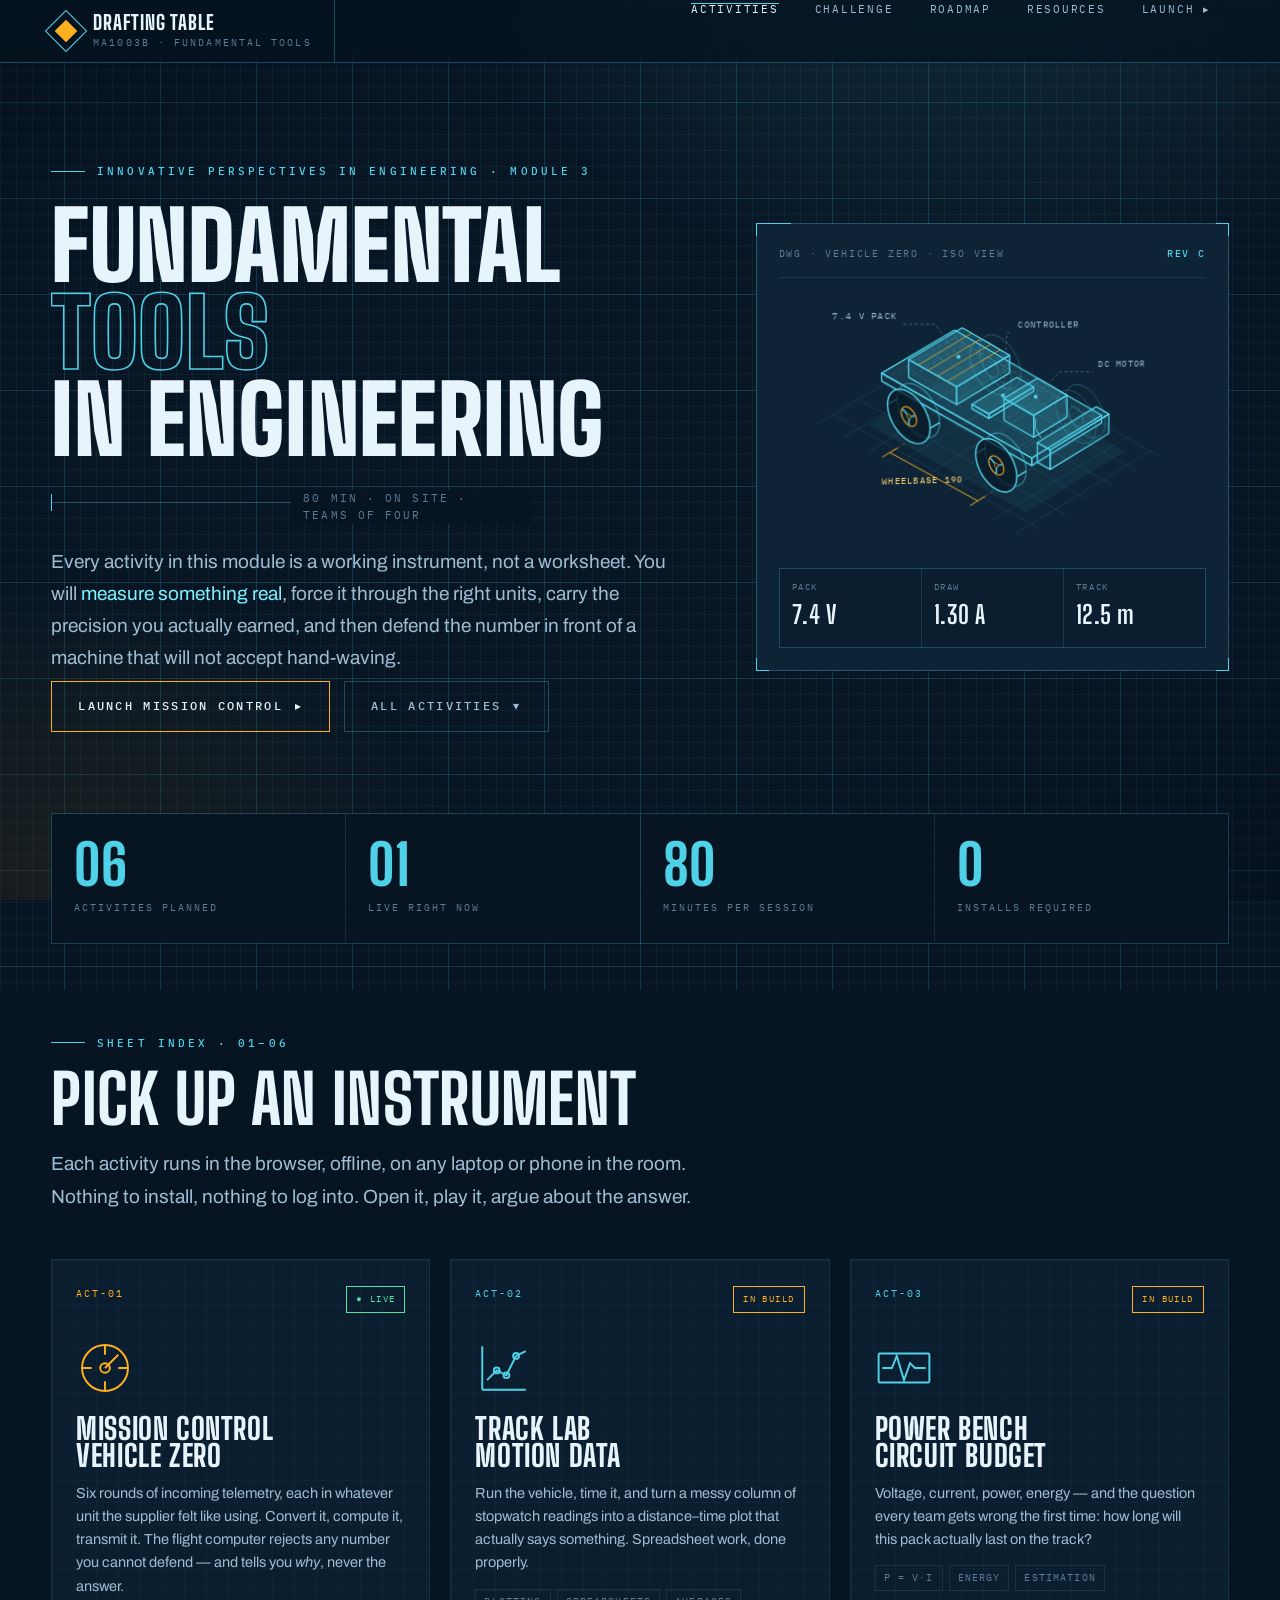
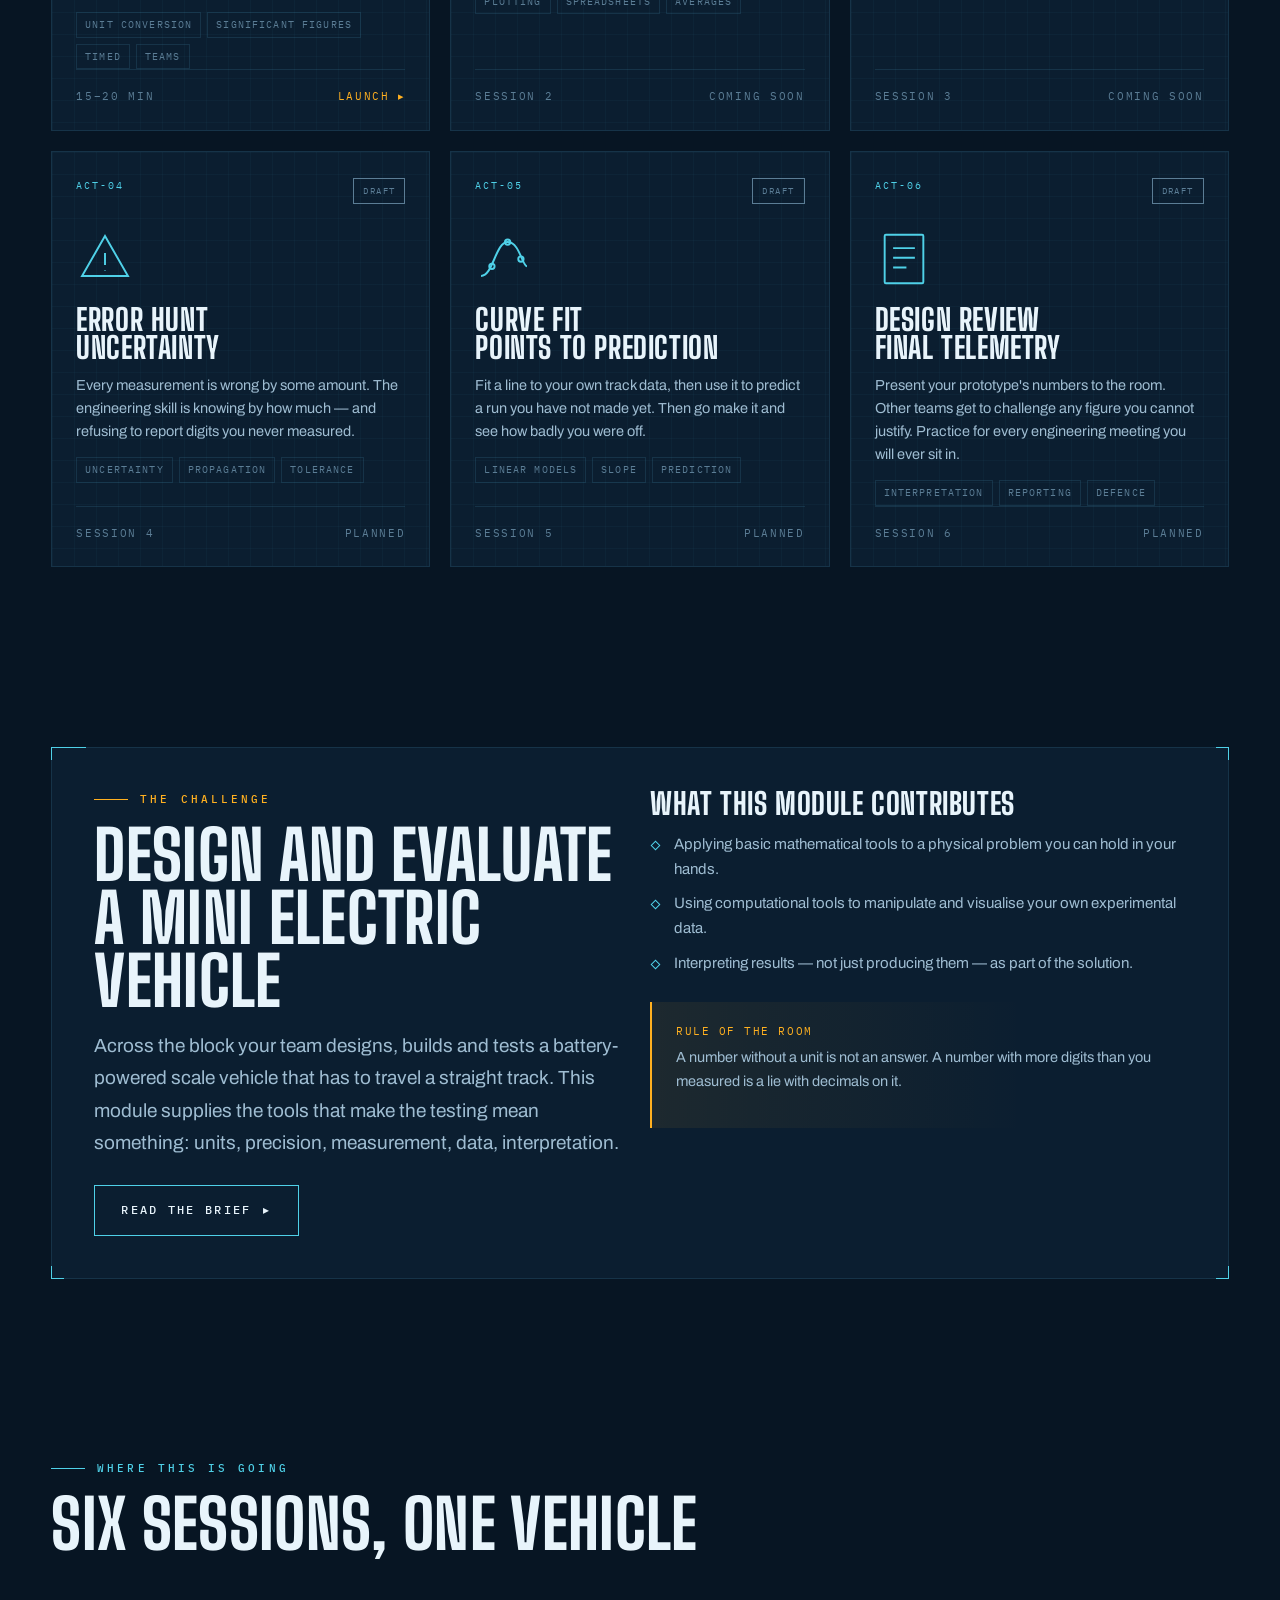
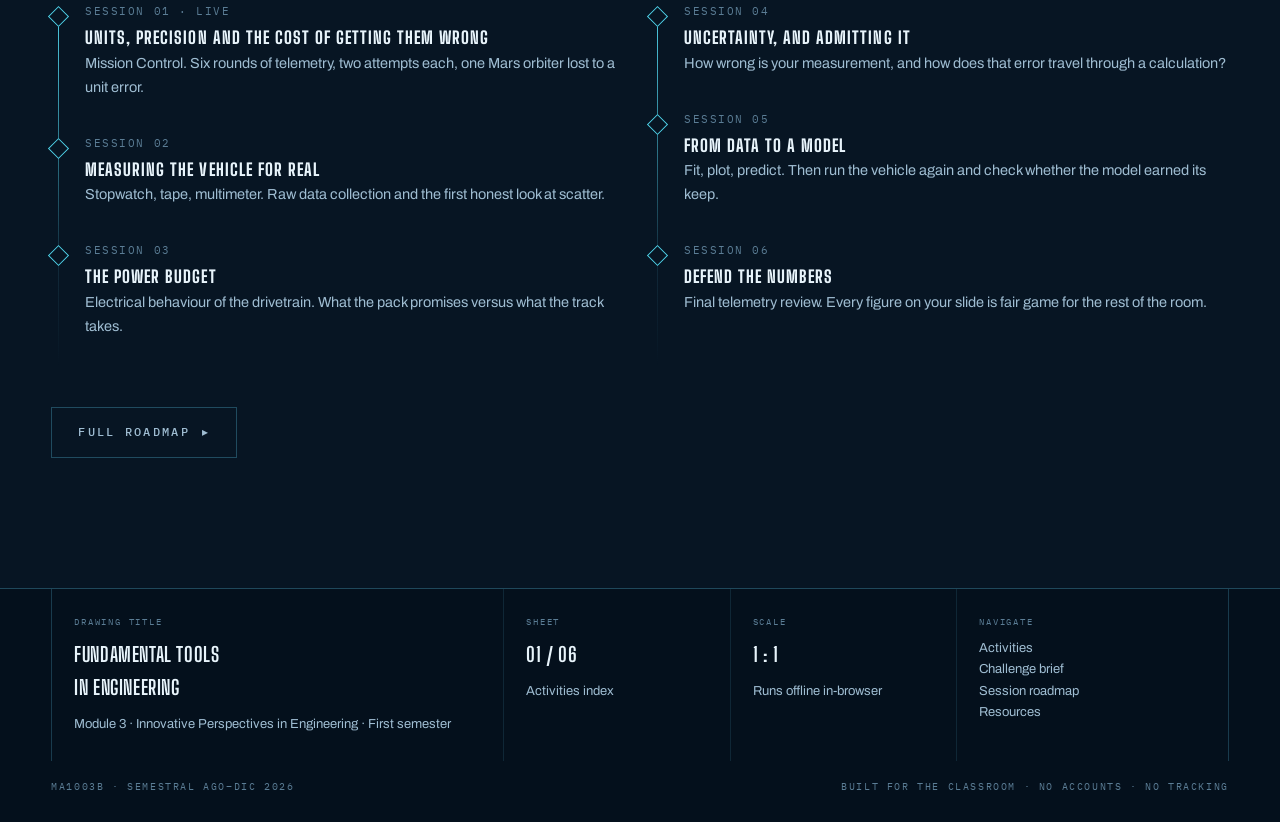
==== index.html @ 6fa2c26e "First version of the activity site" ====
<!DOCTYPE html>
<html lang="en">
<head>
<meta charset="utf-8">
<meta name="viewport" content="width=device-width, initial-scale=1">
<title>The Drafting Table — Fundamental Tools in Engineering</title>
<meta name="description" content="Interactive activities for the Fundamental Tools module of Innovative Perspectives in Engineering. Measure, convert, compute, defend your numbers.">
<meta name="theme-color" content="#071523">
<link rel="preconnect" href="https://fonts.googleapis.com">
<link rel="preconnect" href="https://fonts.gstatic.com" crossorigin>
<link rel="stylesheet" href="./assets/style.css">
<link rel="icon" href="data:image/svg+xml,%3Csvg xmlns='http://www.w3.org/2000/svg' viewBox='0 0 32 32'%3E%3Crect width='32' height='32' fill='%23071523'/%3E%3Crect x='7' y='7' width='18' height='18' fill='none' stroke='%234fd1e8' stroke-width='2' transform='rotate(45 16 16)'/%3E%3Crect x='13' y='13' width='6' height='6' fill='%23ffb020'/%3E%3C/svg%3E">
</head>
<body>

<div class="substrate" aria-hidden="true"></div>
<div class="grain" aria-hidden="true"></div>
<div class="sweep" aria-hidden="true"></div>
<div class="crosshair" aria-hidden="true"><span></span></div>

<!-- ===================== NAV ===================== -->
<nav class="nav">
  <div class="nav-in">
    <a class="brand" href="./index.html">
      <span class="brand-mark" aria-hidden="true"></span>
      <span class="brand-txt">
        <b>Drafting Table</b>
        <small>MA1003B · Fundamental Tools</small>
      </span>
    </a>
    <button class="nav-toggle" aria-expanded="false">[ MENU ]</button>
    <ul class="nav-links">
      <li><a href="./index.html" aria-current="page">Activities</a></li>
      <li><a href="./challenge.html">Challenge</a></li>
      <li><a href="./roadmap.html">Roadmap</a></li>
      <li><a href="./resources.html">Resources</a></li>
      <li><a href="./activities/mission-control/index.html">Launch ▸</a></li>
    </ul>
  </div>
</nav>

<main>

<!-- ===================== HERO ===================== -->
<section class="hero">
  <div class="shell">
    <div class="hero-grid">

      <div class="hero-copy">
        <div class="eyebrow fade-up">Innovative Perspectives in Engineering · Module 3</div>

        <h1>
          <span class="ln"><span>Fundamental</span></span>
          <span class="ln"><span class="outline">Tools</span></span>
          <span class="ln"><span>in Engineering</span></span>
        </h1>

        <div class="dimline" aria-hidden="true">
          <i></i><b></b><span>80 min · on site · teams of four</span>
        </div>

        <p class="lede fade-up d1">
          Every activity in this module is a working instrument, not a worksheet. You will
          <span class="hl">measure something real</span>, force it through the right units,
          carry the precision you actually earned, and then defend the number in front of
          a machine that will not accept hand-waving.
        </p>

        <div class="hero-actions fade-up d2">
          <a class="btn amber" href="./activities/mission-control/index.html">
            Launch Mission Control <span class="arw">▸</span>
          </a>
          <a class="btn ghost" href="#activities">
            All activities <span class="arw">▾</span>
          </a>
        </div>
      </div>

      <!-- ---------- schematic panel ---------- -->
      <div class="schematic">
        <span class="corner tl"></span><span class="corner tr"></span>
        <span class="corner bl"></span><span class="corner br"></span>

        <div class="schematic-head">
          <span>DWG · VEHICLE ZERO · ISO VIEW</span>
          <b>REV C</b>
        </div>

        <div class="iso-stage">
          <div class="iso-tilt">
            <div class="iso-float">
            <svg class="iso" viewBox="0 0 470 290" role="img" aria-label="Isometric wireframe of Vehicle Zero: deck, battery pack, controller, motor and four wheels">
              <g class="i-ground" stroke="#4fd1e8" stroke-width=".7" fill="none" opacity=".16">
                <line x1="198.8" y1="58.8" x2="52.1" y2="143.5"/>
                <line x1="224.9" y1="73.9" x2="78.2" y2="158.6"/>
                <line x1="251.1" y1="88.9" x2="104.3" y2="173.7"/>
                <line x1="277.2" y1="104.0" x2="130.5" y2="188.8"/>
                <line x1="303.3" y1="119.1" x2="156.6" y2="203.8"/>
                <line x1="329.5" y1="134.2" x2="182.7" y2="218.9"/>
                <line x1="355.6" y1="149.3" x2="208.9" y2="234.0"/>
                <line x1="381.7" y1="164.4" x2="235.0" y2="249.1"/>
                <line x1="407.9" y1="179.5" x2="261.1" y2="264.2"/>
                <line x1="198.8" y1="58.8" x2="417.9" y2="185.3"/>
                <line x1="172.7" y1="73.9" x2="391.8" y2="200.4"/>
                <line x1="146.5" y1="88.9" x2="365.7" y2="215.5"/>
                <line x1="120.4" y1="104.0" x2="339.5" y2="230.5"/>
                <line x1="94.3" y1="119.1" x2="313.4" y2="245.6"/>
                <line x1="68.1" y1="134.2" x2="287.3" y2="260.7"/>
              </g>
              <g fill="#4fd1e8" opacity=".06">
                <polygon points="212.9,83.1 379.7,179.5 271.2,242.1 104.3,145.8"/>
              </g>
              <g class="i-far" stroke="#4fd1e8" fill="none" stroke-width="1" opacity=".3">
                <path d="M255.1 100.5 L255.0 97.8 L254.6 95.0 L254.0 92.0 L253.2 89.1 L252.1 86.1 L250.9 83.1 L249.4 80.2 L247.8 77.3 L246.0 74.6 L244.0 72.1 L242.0 69.6 L239.8 67.4 L237.6 65.5 L235.3 63.7 L233.0 62.2 L230.7 61.1 L228.4 60.2 L226.2 59.6 L224.0 59.3 L221.9 59.3 L220.0 59.6 L218.2 60.3 L216.6 61.2 L215.1 62.4 L213.8 64.0 L212.8 65.7 L212.0 67.8 L211.4 70.0 L211.0 72.4 L210.9 75.0 L211.0 77.8 L211.4 80.6 L212.0 83.5 L212.8 86.5 L213.8 89.5 L215.1 92.5 L216.6 95.4 L218.2 98.2 L220.0 100.9 L221.9 103.5 L224.0 105.9 L226.2 108.1 L228.4 110.1 L230.7 111.8 L233.0 113.3 L235.3 114.5 L237.6 115.4 L239.8 116.0 L242.0 116.3 L244.0 116.3 L246.0 115.9 L247.8 115.3 L249.4 114.4 L250.9 113.1 L252.1 111.6 L253.2 109.8 L254.0 107.8 L254.6 105.6 L255.0 103.1 L255.1 100.5 Z"/>
                <path d="M265.2 94.7 L265.0 92.0 L264.7 89.2 L264.1 86.2 L263.2 83.3 L262.2 80.3 L260.9 77.3 L259.5 74.4 L257.8 71.5 L256.0 68.8 L254.1 66.2 L252.0 63.8 L249.9 61.6 L247.6 59.7 L245.4 57.9 L243.0 56.4 L240.7 55.3 L238.4 54.3 L236.2 53.8 L234.0 53.5 L232.0 53.5 L230.0 53.8 L228.2 54.5 L226.6 55.4 L225.2 56.6 L223.9 58.2 L222.8 59.9 L222.0 61.9 L221.4 64.2 L221.0 66.6 L220.9 69.2 L221.0 72.0 L221.4 74.8 L222.0 77.7 L222.8 80.7 L223.9 83.7 L225.2 86.7 L226.6 89.6 L228.2 92.4 L230.0 95.1 L232.0 97.7 L234.0 100.1 L236.2 102.3 L238.4 104.3 L240.7 106.0 L243.0 107.5 L245.4 108.7 L247.6 109.6 L249.9 110.2 L252.0 110.5 L254.1 110.5 L256.0 110.1 L257.8 109.5 L259.5 108.6 L260.9 107.3 L262.2 105.8 L263.2 104.0 L264.1 102.0 L264.7 99.8 L265.0 97.3 L265.2 94.7 Z"/>
                <path d="M241.0 92.4 L240.9 91.4 L240.8 90.4 L240.6 89.3 L240.3 88.2 L239.9 87.2 L239.4 86.1 L238.9 85.0 L238.3 84.0 L237.7 83.0 L237.0 82.1 L236.2 81.3 L235.4 80.5 L234.6 79.7 L233.8 79.1 L233.0 78.6 L232.2 78.2 L231.3 77.8 L230.5 77.6 L229.8 77.5 L229.0 77.5 L228.3 77.6 L227.7 77.9 L227.1 78.2 L226.5 78.7 L226.1 79.2 L225.7 79.8 L225.4 80.6 L225.2 81.4 L225.1 82.3 L225.0 83.2 L225.1 84.2 L225.2 85.2 L225.4 86.3 L225.7 87.3 L226.1 88.4 L226.5 89.5 L227.1 90.5 L227.7 91.5 L228.3 92.5 L229.0 93.4 L229.8 94.3 L230.5 95.1 L231.3 95.8 L232.2 96.4 L233.0 97.0 L233.8 97.4 L234.6 97.7 L235.4 97.9 L236.2 98.0 L237.0 98.0 L237.7 97.9 L238.3 97.7 L238.9 97.3 L239.4 96.9 L239.9 96.4 L240.3 95.7 L240.6 95.0 L240.8 94.2 L240.9 93.3 L241.0 92.4 Z"/>
                <path d="M347.6 153.9 L347.5 151.2 L347.1 148.4 L346.5 145.4 L345.7 142.4 L344.6 139.5 L343.4 136.5 L341.9 133.6 L340.3 130.7 L338.5 128.0 L336.5 125.4 L334.5 123.0 L332.3 120.8 L330.1 118.8 L327.8 117.1 L325.5 115.6 L323.2 114.4 L320.9 113.5 L318.6 112.9 L316.5 112.7 L314.4 112.7 L312.5 113.0 L310.7 113.7 L309.0 114.6 L307.6 115.8 L306.3 117.3 L305.3 119.1 L304.4 121.1 L303.8 123.4 L303.5 125.8 L303.3 128.4 L303.5 131.1 L303.8 134.0 L304.4 136.9 L305.3 139.9 L306.3 142.9 L307.6 145.9 L309.0 148.8 L310.7 151.6 L312.5 154.3 L314.4 156.9 L316.5 159.3 L318.6 161.5 L320.9 163.5 L323.2 165.2 L325.5 166.7 L327.8 167.9 L330.1 168.8 L332.3 169.4 L334.5 169.7 L336.5 169.7 L338.5 169.3 L340.3 168.7 L341.9 167.7 L343.4 166.5 L344.6 165.0 L345.7 163.2 L346.5 161.2 L347.1 159.0 L347.5 156.5 L347.6 153.9 Z"/>
                <path d="M357.6 148.1 L357.5 145.4 L357.1 142.5 L356.5 139.6 L355.7 136.6 L354.7 133.7 L353.4 130.7 L351.9 127.8 L350.3 124.9 L348.5 122.2 L346.6 119.6 L344.5 117.2 L342.3 115.0 L340.1 113.0 L337.8 111.3 L335.5 109.8 L333.2 108.6 L330.9 107.7 L328.7 107.1 L326.5 106.8 L324.5 106.9 L322.5 107.2 L320.7 107.8 L319.1 108.8 L317.6 110.0 L316.4 111.5 L315.3 113.3 L314.5 115.3 L313.9 117.6 L313.5 120.0 L313.4 122.6 L313.5 125.3 L313.9 128.2 L314.5 131.1 L315.3 134.1 L316.4 137.1 L317.6 140.0 L319.1 143.0 L320.7 145.8 L322.5 148.5 L324.5 151.1 L326.5 153.5 L328.7 155.7 L330.9 157.7 L333.2 159.4 L335.5 160.9 L337.8 162.1 L340.1 163.0 L342.3 163.6 L344.5 163.9 L346.6 163.9 L348.5 163.5 L350.3 162.9 L351.9 161.9 L353.4 160.7 L354.7 159.2 L355.7 157.4 L356.5 155.4 L357.1 153.2 L357.5 150.7 L357.6 148.1 Z"/>
                <path d="M333.4 145.8 L333.4 144.8 L333.2 143.8 L333.0 142.7 L332.7 141.6 L332.4 140.6 L331.9 139.5 L331.4 138.4 L330.8 137.4 L330.1 136.4 L329.4 135.5 L328.7 134.6 L327.9 133.8 L327.1 133.1 L326.3 132.5 L325.5 132.0 L324.6 131.5 L323.8 131.2 L323.0 131.0 L322.2 130.9 L321.5 130.9 L320.8 131.0 L320.1 131.3 L319.5 131.6 L319.0 132.0 L318.6 132.6 L318.2 133.2 L317.9 134.0 L317.7 134.8 L317.5 135.6 L317.5 136.6 L317.5 137.6 L317.7 138.6 L317.9 139.6 L318.2 140.7 L318.6 141.8 L319.0 142.9 L319.5 143.9 L320.1 144.9 L320.8 145.9 L321.5 146.8 L322.2 147.7 L323.0 148.5 L323.8 149.2 L324.6 149.8 L325.5 150.4 L326.3 150.8 L327.1 151.1 L327.9 151.3 L328.7 151.4 L329.4 151.4 L330.1 151.3 L330.8 151.1 L331.4 150.7 L331.9 150.3 L332.4 149.7 L332.7 149.1 L333.0 148.4 L333.2 147.6 L333.4 146.7 L333.4 145.8 Z"/>
              </g>
              <g class="i-hidden" stroke="#5b7d95" stroke-width=".9" stroke-dasharray="4 4" fill="none" opacity=".45">
                <line x1="194.8" y1="56.4" x2="353.6" y2="148.1"/>
                <line x1="194.8" y1="56.4" x2="118.4" y2="100.5"/>
                <line x1="194.8" y1="56.4" x2="194.8" y2="48.3"/>
                <line x1="283.2" y1="122.6" x2="315.4" y2="141.2"/>
                <line x1="283.2" y1="122.6" x2="247.1" y2="143.5"/>
                <line x1="283.2" y1="122.6" x2="283.2" y2="99.4"/>
                <line x1="202.8" y1="64.6" x2="253.1" y2="93.6"/>
                <line x1="202.8" y1="64.6" x2="146.5" y2="97.1"/>
                <line x1="202.8" y1="64.6" x2="202.8" y2="46.0"/>
                <line x1="243.0" y1="82.0" x2="146.5" y2="137.7"/>
                <line x1="335.5" y1="135.4" x2="239.0" y2="191.1"/>
              </g>
              <g class="i-body">
                <polygon points="118.4,100.5 277.2,192.2 277.2,184.1 118.4,92.4" fill="#4fd1e8" fill-opacity=".05"/>
                <polygon points="353.6,148.1 277.2,192.2 277.2,184.1 353.6,140.0" fill="#4fd1e8" fill-opacity=".085"/>
                <polygon points="194.8,48.3 353.6,140.0 277.2,184.1 118.4,92.4"  fill="#4fd1e8" fill-opacity=".13"/>
                <polygon points="283.2,188.8 297.3,196.9 297.3,176.0 283.2,167.9" fill="#4fd1e8" fill-opacity=".065"/>
                <polygon points="361.6,159.7 297.3,196.9 297.3,176.0 361.6,138.8" fill="#4fd1e8" fill-opacity=".11"/>
                <polygon points="347.6,130.7 361.6,138.8 297.3,176.0 283.2,167.9"  fill="#4fd1e8" fill-opacity=".17"/>
                <polygon points="146.5,97.1 196.8,126.1 196.8,107.5 146.5,78.5" fill="#4fd1e8" fill-opacity=".085"/>
                <polygon points="253.1,93.6 196.8,126.1 196.8,107.5 253.1,75.0" fill="#4fd1e8" fill-opacity=".14"/>
                <polygon points="202.8,46.0 253.1,75.0 196.8,107.5 146.5,78.5"  fill="#4fd1e8" fill-opacity=".21"/>
                <polygon points="212.9,130.7 231.0,141.2 231.0,136.5 212.9,126.1" fill="#4fd1e8" fill-opacity=".065"/>
                <polygon points="279.2,113.3 231.0,141.2 231.0,136.5 279.2,108.7" fill="#4fd1e8" fill-opacity=".11"/>
                <polygon points="261.1,98.2 279.2,108.7 231.0,136.5 212.9,126.1"  fill="#4fd1e8" fill-opacity=".17"/>
                <polygon points="247.1,143.5 279.2,162.1 279.2,138.8 247.1,120.3" fill="#4fd1e8" fill-opacity=".085"/>
                <polygon points="315.4,141.2 279.2,162.1 279.2,138.8 315.4,118.0" fill="#4fd1e8" fill-opacity=".14"/>
                <polygon points="283.2,99.4 315.4,118.0 279.2,138.8 247.1,120.3"  fill="#4fd1e8" fill-opacity=".21"/>
              </g>
              <g class="i-edge draw" stroke="#4fd1e8" stroke-width="1.35" fill="none" stroke-linejoin="round">
                <polygon points="194.8,48.3 353.6,140.0 277.2,184.1 118.4,92.4"/>
                <polygon points="353.6,148.1 277.2,192.2 277.2,184.1 353.6,140.0"/>
                <polygon points="118.4,100.5 277.2,192.2 277.2,184.1 118.4,92.4"/>
                <polygon points="347.6,130.7 361.6,138.8 297.3,176.0 283.2,167.9"/>
                <polygon points="361.6,159.7 297.3,196.9 297.3,176.0 361.6,138.8"/>
                <polygon points="283.2,188.8 297.3,196.9 297.3,176.0 283.2,167.9"/>
                <polygon points="202.8,46.0 253.1,75.0 196.8,107.5 146.5,78.5"/>
                <polygon points="253.1,93.6 196.8,126.1 196.8,107.5 253.1,75.0"/>
                <polygon points="146.5,97.1 196.8,126.1 196.8,107.5 146.5,78.5"/>
                <polygon points="261.1,98.2 279.2,108.7 231.0,136.5 212.9,126.1"/>
                <polygon points="279.2,113.3 231.0,141.2 231.0,136.5 279.2,108.7"/>
                <polygon points="212.9,130.7 231.0,141.2 231.0,136.5 212.9,126.1"/>
                <polygon points="283.2,99.4 315.4,118.0 279.2,138.8 247.1,120.3"/>
                <polygon points="315.4,141.2 279.2,162.1 279.2,138.8 315.4,118.0"/>
                <polygon points="247.1,143.5 279.2,162.1 279.2,138.8 247.1,120.3"/>
              </g>
              <g class="i-rib" stroke="#ffb020" stroke-width="1" fill="none" opacity=".7">
                <line x1="212.9" y1="51.8" x2="156.6" y2="84.3"/>
                <line x1="222.9" y1="57.6" x2="166.7" y2="90.1"/>
                <line x1="233.0" y1="63.4" x2="176.7" y2="95.9"/>
                <line x1="243.0" y1="69.2" x2="186.8" y2="101.7"/>
              </g>
              <g class="i-edge" stroke="#4fd1e8" stroke-width="1.1" fill="none" opacity=".85">
                <line x1="281.2" y1="142.3" x2="281.2" y2="152.8"/>
                <line x1="281.2" y1="152.8" x2="287.3" y2="163.2"/>
              </g>
              <g class="i-wheel" stroke="#4fd1e8" fill="none" stroke-width="1.5">
                <line x1="134.5" y1="119.1" x2="124.4" y2="124.9"/>
                <line x1="178.7" y1="144.7" x2="168.7" y2="150.5"/>
                <path d="M178.7 144.7 L178.6 141.9 L178.2 139.1 L177.6 136.1 L176.8 133.2 L175.8 130.2 L174.5 127.2 L173.0 124.3 L171.4 121.5 L169.6 118.7 L167.7 116.2 L165.6 113.8 L163.4 111.5 L161.2 109.6 L158.9 107.8 L156.6 106.4 L154.3 105.2 L152.0 104.3 L149.8 103.7 L147.6 103.4 L145.5 103.4 L143.6 103.7 L141.8 104.4 L140.2 105.3 L138.7 106.5 L137.4 108.1 L136.4 109.8 L135.6 111.9 L135.0 114.1 L134.6 116.5 L134.5 119.1 L134.6 121.9 L135.0 124.7 L135.6 127.6 L136.4 130.6 L137.4 133.6 L138.7 136.6 L140.2 139.5 L141.8 142.3 L143.6 145.0 L145.5 147.6 L147.6 150.0 L149.8 152.2 L152.0 154.2 L154.3 155.9 L156.6 157.4 L158.9 158.6 L161.2 159.5 L163.4 160.1 L165.6 160.4 L167.7 160.4 L169.6 160.0 L171.4 159.4 L173.0 158.5 L174.5 157.2 L175.8 155.7 L176.8 153.9 L177.6 151.9 L178.2 149.7 L178.6 147.3 L178.7 144.7 Z" opacity=".45"/>
                <path d="M168.7 150.5 L168.5 147.7 L168.2 144.9 L167.6 141.9 L166.7 139.0 L165.7 136.0 L164.4 133.0 L163.0 130.1 L161.3 127.3 L159.5 124.5 L157.6 122.0 L155.5 119.6 L153.4 117.4 L151.1 115.4 L148.9 113.6 L146.5 112.2 L144.2 111.0 L142.0 110.1 L139.7 109.5 L137.6 109.2 L135.5 109.2 L133.6 109.5 L131.8 110.2 L130.1 111.1 L128.7 112.4 L127.4 113.9 L126.3 115.6 L125.5 117.7 L124.9 119.9 L124.6 122.3 L124.4 124.9 L124.6 127.7 L124.9 130.5 L125.5 133.4 L126.3 136.4 L127.4 139.4 L128.7 142.4 L130.1 145.3 L131.8 148.1 L133.6 150.8 L135.5 153.4 L137.6 155.8 L139.7 158.0 L142.0 160.0 L144.2 161.7 L146.5 163.2 L148.9 164.4 L151.1 165.3 L153.4 165.9 L155.5 166.2 L157.6 166.2 L159.5 165.9 L161.3 165.2 L163.0 164.3 L164.4 163.0 L165.7 161.5 L166.7 159.7 L167.6 157.7 L168.2 155.5 L168.5 153.1 L168.7 150.5 Z" fill="#071523" fill-opacity=".72"/>
                <path d="M154.5 142.3 L154.5 141.3 L154.3 140.3 L154.1 139.2 L153.8 138.1 L153.4 137.1 L153.0 136.0 L152.5 135.0 L151.9 133.9 L151.2 133.0 L150.5 132.0 L149.8 131.2 L149.0 130.4 L148.2 129.7 L147.4 129.0 L146.5 128.5 L145.7 128.1 L144.9 127.7 L144.1 127.5 L143.3 127.4 L142.6 127.4 L141.9 127.6 L141.2 127.8 L140.6 128.1 L140.1 128.6 L139.7 129.1 L139.3 129.8 L139.0 130.5 L138.8 131.3 L138.6 132.2 L138.6 133.1 L138.6 134.1 L138.8 135.1 L139.0 136.2 L139.3 137.2 L139.7 138.3 L140.1 139.4 L140.6 140.4 L141.2 141.4 L141.9 142.4 L142.6 143.4 L143.3 144.2 L144.1 145.0 L144.9 145.7 L145.7 146.4 L146.5 146.9 L147.4 147.3 L148.2 147.6 L149.0 147.9 L149.8 148.0 L150.5 147.9 L151.2 147.8 L151.9 147.6 L152.5 147.3 L153.0 146.8 L153.4 146.3 L153.8 145.6 L154.1 144.9 L154.3 144.1 L154.5 143.2 L154.5 142.3 Z" stroke="#ffb020" stroke-width="1.1"/>
                <path d="M148.5 138.8 L148.5 138.6 L148.5 138.3 L148.4 138.1 L148.4 137.8 L148.3 137.5 L148.2 137.3 L148.0 137.0 L147.9 136.8 L147.7 136.5 L147.5 136.3 L147.4 136.1 L147.2 135.9 L147.0 135.7 L146.8 135.5 L146.5 135.4 L146.3 135.3 L146.1 135.2 L145.9 135.1 L145.7 135.1 L145.6 135.1 L145.4 135.2 L145.2 135.2 L145.1 135.3 L144.9 135.4 L144.8 135.5 L144.7 135.7 L144.7 135.9 L144.6 136.1 L144.6 136.3 L144.6 136.5 L144.6 136.8 L144.6 137.0 L144.7 137.3 L144.7 137.6 L144.8 137.8 L144.9 138.1 L145.1 138.4 L145.2 138.6 L145.4 138.9 L145.6 139.1 L145.7 139.3 L145.9 139.5 L146.1 139.7 L146.3 139.9 L146.5 140.0 L146.8 140.1 L147.0 140.2 L147.2 140.2 L147.4 140.3 L147.5 140.3 L147.7 140.2 L147.9 140.2 L148.0 140.1 L148.2 140.0 L148.3 139.8 L148.4 139.7 L148.4 139.5 L148.5 139.3 L148.5 139.1 L148.5 138.8 Z" stroke="#ffb020" stroke-width="1"/>
                <line x1="148.5" y1="137.5" x2="153.1" y2="137.1"/>
                <line x1="144.6" y1="135.3" x2="140.0" y2="129.6"/>
                <line x1="146.5" y1="140.2" x2="146.5" y2="146.4"/>
                <line x1="227.0" y1="172.5" x2="216.9" y2="178.3"/>
                <line x1="271.2" y1="198.0" x2="261.1" y2="203.8"/>
                <path d="M271.2 198.0 L271.1 195.3 L270.7 192.5 L270.1 189.5 L269.3 186.6 L268.2 183.6 L267.0 180.6 L265.5 177.7 L263.9 174.8 L262.1 172.1 L260.1 169.5 L258.1 167.1 L255.9 164.9 L253.7 163.0 L251.4 161.2 L249.1 159.7 L246.8 158.5 L244.5 157.6 L242.2 157.0 L240.1 156.8 L238.0 156.8 L236.1 157.1 L234.3 157.8 L232.6 158.7 L231.2 159.9 L229.9 161.5 L228.9 163.2 L228.0 165.2 L227.4 167.5 L227.1 169.9 L227.0 172.5 L227.1 175.2 L227.4 178.1 L228.0 181.0 L228.9 184.0 L229.9 187.0 L231.2 190.0 L232.6 192.9 L234.3 195.7 L236.1 198.4 L238.0 201.0 L240.1 203.4 L242.2 205.6 L244.5 207.6 L246.8 209.3 L249.1 210.8 L251.4 212.0 L253.7 212.9 L255.9 213.5 L258.1 213.8 L260.1 213.8 L262.1 213.4 L263.9 212.8 L265.5 211.8 L267.0 210.6 L268.2 209.1 L269.3 207.3 L270.1 205.3 L270.7 203.1 L271.1 200.6 L271.2 198.0 Z" opacity=".45"/>
                <path d="M261.1 203.8 L261.0 201.1 L260.7 198.3 L260.1 195.3 L259.2 192.4 L258.2 189.4 L256.9 186.4 L255.5 183.5 L253.8 180.6 L252.0 177.9 L250.1 175.3 L248.0 172.9 L245.9 170.7 L243.6 168.8 L241.3 167.0 L239.0 165.5 L236.7 164.3 L234.4 163.4 L232.2 162.8 L230.0 162.6 L228.0 162.6 L226.0 162.9 L224.2 163.6 L222.6 164.5 L221.1 165.7 L219.9 167.3 L218.8 169.0 L218.0 171.0 L217.4 173.3 L217.0 175.7 L216.9 178.3 L217.0 181.0 L217.4 183.9 L218.0 186.8 L218.8 189.8 L219.9 192.8 L221.1 195.8 L222.6 198.7 L224.2 201.5 L226.0 204.2 L228.0 206.8 L230.0 209.2 L232.2 211.4 L234.4 213.4 L236.7 215.1 L239.0 216.6 L241.3 217.8 L243.6 218.7 L245.9 219.3 L248.0 219.6 L250.1 219.6 L252.0 219.2 L253.8 218.6 L255.5 217.7 L256.9 216.4 L258.2 214.9 L259.2 213.1 L260.1 211.1 L260.7 208.9 L261.0 206.4 L261.1 203.8 Z" fill="#071523" fill-opacity=".72"/>
                <path d="M247.0 195.7 L246.9 194.7 L246.8 193.7 L246.6 192.6 L246.3 191.5 L245.9 190.5 L245.5 189.4 L244.9 188.3 L244.3 187.3 L243.7 186.3 L243.0 185.4 L242.3 184.5 L241.5 183.8 L240.7 183.0 L239.9 182.4 L239.0 181.9 L238.2 181.5 L237.4 181.1 L236.6 180.9 L235.8 180.8 L235.0 180.8 L234.3 180.9 L233.7 181.2 L233.1 181.5 L232.6 182.0 L232.1 182.5 L231.7 183.1 L231.4 183.9 L231.2 184.7 L231.1 185.5 L231.1 186.5 L231.1 187.5 L231.2 188.5 L231.4 189.5 L231.7 190.6 L232.1 191.7 L232.6 192.8 L233.1 193.8 L233.7 194.8 L234.3 195.8 L235.0 196.7 L235.8 197.6 L236.6 198.4 L237.4 199.1 L238.2 199.7 L239.0 200.3 L239.9 200.7 L240.7 201.0 L241.5 201.2 L242.3 201.3 L243.0 201.3 L243.7 201.2 L244.3 201.0 L244.9 200.6 L245.5 200.2 L245.9 199.7 L246.3 199.0 L246.6 198.3 L246.8 197.5 L246.9 196.6 L247.0 195.7 Z" stroke="#ffb020" stroke-width="1.1"/>
                <path d="M241.0 192.2 L241.0 192.0 L241.0 191.7 L240.9 191.5 L240.8 191.2 L240.7 190.9 L240.6 190.7 L240.5 190.4 L240.4 190.1 L240.2 189.9 L240.0 189.7 L239.8 189.4 L239.6 189.2 L239.4 189.1 L239.2 188.9 L239.0 188.8 L238.8 188.7 L238.6 188.6 L238.4 188.5 L238.2 188.5 L238.0 188.5 L237.9 188.5 L237.7 188.6 L237.5 188.7 L237.4 188.8 L237.3 188.9 L237.2 189.1 L237.1 189.3 L237.1 189.5 L237.0 189.7 L237.0 189.9 L237.0 190.2 L237.1 190.4 L237.1 190.7 L237.2 191.0 L237.3 191.2 L237.4 191.5 L237.5 191.8 L237.7 192.0 L237.9 192.3 L238.0 192.5 L238.2 192.7 L238.4 192.9 L238.6 193.1 L238.8 193.2 L239.0 193.4 L239.2 193.5 L239.4 193.6 L239.6 193.6 L239.8 193.6 L240.0 193.6 L240.2 193.6 L240.4 193.6 L240.5 193.5 L240.6 193.4 L240.7 193.2 L240.8 193.1 L240.9 192.9 L241.0 192.7 L241.0 192.5 L241.0 192.2 Z" stroke="#ffb020" stroke-width="1"/>
                <line x1="240.9" y1="190.9" x2="245.5" y2="190.5"/>
                <line x1="237.1" y1="188.7" x2="232.5" y2="183.0"/>
                <line x1="239.0" y1="193.6" x2="239.0" y2="199.8"/>
              </g>
              <g class="i-dim draw" stroke="#ffb020" stroke-width="1" fill="none" opacity=".95">
                <line x1="126.4" y1="174.8" x2="218.9" y2="228.2"/>
                <line x1="134.5" y1="170.2" x2="118.4" y2="179.5"/>
                <line x1="227.0" y1="223.6" x2="210.9" y2="232.9"/>
              </g>
              <g stroke="#ffb020" stroke-width=".8" stroke-dasharray="3 3" fill="none" opacity=".45">
                <line x1="142.5" y1="165.5" x2="129.5" y2="173.1"/>
                <line x1="235.0" y1="218.9" x2="221.9" y2="226.5"/>
              </g>
              <text x="160.6" y="208.5" fill="#ffd074" font-family="IBM Plex Mono, monospace" font-size="9.5" letter-spacing="1.3" text-anchor="middle">WHEELBASE 190</text>
              <g class="i-lead" stroke="#5b7d95" stroke-width=".9" stroke-dasharray="3 3" fill="none" opacity=".8">
                <path d="M198.8 76.2 L174.4 42.2 L140.8 42.2"/>
                <path d="M246.1 117.4 L250.3 51.4 L256.1 51.4"/>
                <path d="M281.2 119.1 L307.2 93.1 L343.2 93.1"/>
              </g>
              <g fill="#4fd1e8">
                <circle cx="198.8" cy="76.2" r="2.1"/>
                <circle cx="246.1" cy="117.4" r="2.1"/>
                <circle cx="281.2" cy="119.1" r="2.1"/>
              </g>
              <text x="134.8" y="37.2" fill="#9fbdd2" font-family="IBM Plex Mono, monospace" font-size="9" letter-spacing="1.3" text-anchor="end">7.4 V PACK</text>
              <text x="262.1" y="46.4" fill="#9fbdd2" font-family="IBM Plex Mono, monospace" font-size="9" letter-spacing="1.3" text-anchor="start">CONTROLLER</text>
              <text x="349.2" y="88.1" fill="#9fbdd2" font-family="IBM Plex Mono, monospace" font-size="9" letter-spacing="1.3" text-anchor="start">DC MOTOR</text>
            </svg>
            </div>
          </div>
        </div>

        <div class="schematic-foot">
          <div><span>Pack</span><strong>7.4 V</strong></div>
          <div><span>Draw</span><strong>1.30 A</strong></div>
          <div><span>Track</span><strong>12.5 m</strong></div>
        </div>
      </div>

    </div>
  </div>
</section>

<!-- ===================== STAT STRIP ===================== -->
<section class="shell">
  <div class="strip rv">
    <div><strong>06</strong><span>Activities planned</span></div>
    <div><strong>01</strong><span>Live right now</span></div>
    <div><strong>80</strong><span>Minutes per session</span></div>
    <div><strong>0</strong><span>Installs required</span></div>
  </div>
</section>

<!-- ===================== ACTIVITIES ===================== -->
<section class="sec" id="activities">
  <div class="shell">
    <div class="sec-head rv">
      <div class="eyebrow">Sheet index · 01–06</div>
      <h2>Pick up an instrument</h2>
      <p class="lede">
        Each activity runs in the browser, offline, on any laptop or phone in the room.
        Nothing to install, nothing to log into. Open it, play it, argue about the answer.
      </p>
    </div>

    <div class="cards">

      <!-- ACT-01 : LIVE -->
      <a class="card amber rv" data-d="1" href="./activities/mission-control/index.html">
        <div class="card-top">
          <span class="card-id">ACT-01</span>
          <span class="badge live">● Live</span>
        </div>
        <svg class="card-icon" viewBox="0 0 48 48" fill="none" stroke="currentColor" stroke-width="1.6">
          <circle cx="24" cy="24" r="19"/>
          <circle cx="24" cy="24" r="4"/>
          <path d="M24 5v8M24 35v8M5 24h8M35 24h8"/>
          <path d="M24 24l11-11"/>
        </svg>
        <h3>Mission Control<br>Vehicle Zero</h3>
        <p>
          Six rounds of incoming telemetry, each in whatever unit the supplier felt like using.
          Convert it, compute it, transmit it. The flight computer rejects any number you
          cannot defend — and tells you <em>why</em>, never the answer.
        </p>
        <div class="tags">
          <span>Unit conversion</span><span>Significant figures</span><span>Timed</span><span>Teams</span>
        </div>
        <div class="card-foot">
          <span>15–20 min</span>
          <span class="card-go">Launch <span aria-hidden="true">▸</span></span>
        </div>
      </a>

      <!-- ACT-02 -->
      <div class="card locked rv" data-d="2">
        <div class="card-top">
          <span class="card-id">ACT-02</span>
          <span class="badge soon">In build</span>
        </div>
        <svg class="card-icon" viewBox="0 0 48 48" fill="none" stroke="currentColor" stroke-width="1.6">
          <path d="M6 42V6M6 42h36"/>
          <polyline points="10,34 18,26 26,30 34,14 42,10"/>
          <circle cx="18" cy="26" r="2.4"/><circle cx="26" cy="30" r="2.4"/><circle cx="34" cy="14" r="2.4"/>
        </svg>
        <h3>Track Lab<br>Motion Data</h3>
        <p>
          Run the vehicle, time it, and turn a messy column of stopwatch readings into a
          distance–time plot that actually says something. Spreadsheet work, done properly.
        </p>
        <div class="tags"><span>Plotting</span><span>Spreadsheets</span><span>Averages</span></div>
        <div class="card-foot"><span>Session 2</span><span>Coming soon</span></div>
      </div>

      <!-- ACT-03 -->
      <div class="card locked rv" data-d="3">
        <div class="card-top">
          <span class="card-id">ACT-03</span>
          <span class="badge soon">In build</span>
        </div>
        <svg class="card-icon" viewBox="0 0 48 48" fill="none" stroke="currentColor" stroke-width="1.6">
          <path d="M6 24h8l4-10 6 20 5-14 4 4h9"/>
          <rect x="3" y="12" width="42" height="24" rx="1"/>
        </svg>
        <h3>Power Bench<br>Circuit Budget</h3>
        <p>
          Voltage, current, power, energy — and the question every team gets wrong the first
          time: how long will this pack actually last on the track?
        </p>
        <div class="tags"><span>P = V·I</span><span>Energy</span><span>Estimation</span></div>
        <div class="card-foot"><span>Session 3</span><span>Coming soon</span></div>
      </div>

      <!-- ACT-04 -->
      <div class="card locked rv" data-d="4">
        <div class="card-top">
          <span class="card-id">ACT-04</span>
          <span class="badge draft">Draft</span>
        </div>
        <svg class="card-icon" viewBox="0 0 48 48" fill="none" stroke="currentColor" stroke-width="1.6">
          <path d="M24 5l19 33H5z"/>
          <path d="M24 19v10M24 33v.5"/>
        </svg>
        <h3>Error Hunt<br>Uncertainty</h3>
        <p>
          Every measurement is wrong by some amount. The engineering skill is knowing by how
          much — and refusing to report digits you never measured.
        </p>
        <div class="tags"><span>Uncertainty</span><span>Propagation</span><span>Tolerance</span></div>
        <div class="card-foot"><span>Session 4</span><span>Planned</span></div>
      </div>

      <!-- ACT-05 -->
      <div class="card locked rv" data-d="5">
        <div class="card-top">
          <span class="card-id">ACT-05</span>
          <span class="badge draft">Draft</span>
        </div>
        <svg class="card-icon" viewBox="0 0 48 48" fill="none" stroke="currentColor" stroke-width="1.6">
          <path d="M5 38C15 38 17 10 27 10s12 20 16 20"/>
          <circle cx="14" cy="30" r="2.2"/><circle cx="27" cy="10" r="2.2"/><circle cx="38" cy="24" r="2.2"/>
        </svg>
        <h3>Curve Fit<br>Points to Prediction</h3>
        <p>
          Fit a line to your own track data, then use it to predict a run you have not made
          yet. Then go make it and see how badly you were off.
        </p>
        <div class="tags"><span>Linear models</span><span>Slope</span><span>Prediction</span></div>
        <div class="card-foot"><span>Session 5</span><span>Planned</span></div>
      </div>

      <!-- ACT-06 -->
      <div class="card locked rv" data-d="6">
        <div class="card-top">
          <span class="card-id">ACT-06</span>
          <span class="badge draft">Draft</span>
        </div>
        <svg class="card-icon" viewBox="0 0 48 48" fill="none" stroke="currentColor" stroke-width="1.6">
          <rect x="8" y="4" width="32" height="40" rx="1"/>
          <path d="M15 15h18M15 23h18M15 31h11"/>
        </svg>
        <h3>Design Review<br>Final Telemetry</h3>
        <p>
          Present your prototype's numbers to the room. Other teams get to challenge any
          figure you cannot justify. Practice for every engineering meeting you will ever sit in.
        </p>
        <div class="tags"><span>Interpretation</span><span>Reporting</span><span>Defence</span></div>
        <div class="card-foot"><span>Session 6</span><span>Planned</span></div>
      </div>

    </div>
  </div>
</section>

<!-- ===================== CHALLENGE TEASER ===================== -->
<section class="sec">
  <div class="shell">
    <div class="panel rv">
      <span class="corner tl"></span><span class="corner tr"></span>
      <span class="corner bl"></span><span class="corner br"></span>
      <div class="two-col">
        <div>
          <div class="eyebrow amber">The challenge</div>
          <h2 style="margin:16px 0 18px">Design and evaluate<br>a mini electric vehicle</h2>
          <p class="lede">
            Across the block your team designs, builds and tests a battery-powered scale vehicle
            that has to travel a straight track. This module supplies the tools that make the
            testing mean something: units, precision, measurement, data, interpretation.
          </p>
          <div class="hero-actions" style="margin-top:26px">
            <a class="btn" href="./challenge.html">Read the brief <span class="arw">▸</span></a>
          </div>
        </div>
        <div class="prose">
          <h3>What this module contributes</h3>
          <ul>
            <li>Applying basic mathematical tools to a physical problem you can hold in your hands.</li>
            <li>Using computational tools to manipulate and visualise your own experimental data.</li>
            <li>Interpreting results — not just producing them — as part of the solution.</li>
          </ul>
          <div class="callout">
            <div class="tiny">Rule of the room</div>
            <p>A number without a unit is not an answer. A number with more digits than you measured is a lie with decimals on it.</p>
          </div>
        </div>
      </div>
    </div>
  </div>
</section>

<!-- ===================== ROADMAP PREVIEW ===================== -->
<section class="sec">
  <div class="shell">
    <div class="sec-head rv">
      <div class="eyebrow">Where this is going</div>
      <h2>Six sessions, one vehicle</h2>
    </div>
    <div class="two-col">
      <div class="tl rv">
        <div class="tl-item">
          <div class="tiny">Session 01 · Live</div>
          <h4>Units, precision and the cost of getting them wrong</h4>
          <p>Mission Control. Six rounds of telemetry, two attempts each, one Mars orbiter lost to a unit error.</p>
        </div>
        <div class="tl-item">
          <div class="tiny">Session 02</div>
          <h4>Measuring the vehicle for real</h4>
          <p>Stopwatch, tape, multimeter. Raw data collection and the first honest look at scatter.</p>
        </div>
        <div class="tl-item">
          <div class="tiny">Session 03</div>
          <h4>The power budget</h4>
          <p>Electrical behaviour of the drivetrain. What the pack promises versus what the track takes.</p>
        </div>
      </div>
      <div class="tl rv" data-d="2">
        <div class="tl-item">
          <div class="tiny">Session 04</div>
          <h4>Uncertainty, and admitting it</h4>
          <p>How wrong is your measurement, and how does that error travel through a calculation?</p>
        </div>
        <div class="tl-item">
          <div class="tiny">Session 05</div>
          <h4>From data to a model</h4>
          <p>Fit, plot, predict. Then run the vehicle again and check whether the model earned its keep.</p>
        </div>
        <div class="tl-item">
          <div class="tiny">Session 06</div>
          <h4>Defend the numbers</h4>
          <p>Final telemetry review. Every figure on your slide is fair game for the rest of the room.</p>
        </div>
      </div>
    </div>
    <div class="hero-actions rv" style="margin-top:34px">
      <a class="btn ghost" href="./roadmap.html">Full roadmap <span class="arw">▸</span></a>
    </div>
  </div>
</section>

</main>

<!-- ===================== FOOTER ===================== -->
<footer class="foot">
  <div class="foot-grid">
    <div>
      <span>Drawing title</span>
      <strong>Fundamental Tools<br>in Engineering</strong>
      <p style="margin-top:10px">Module 3 · Innovative Perspectives in Engineering · First semester</p>
    </div>
    <div>
      <span>Sheet</span>
      <strong>01 / 06</strong>
      <p style="margin-top:10px">Activities index</p>
    </div>
    <div>
      <span>Scale</span>
      <strong>1 : 1</strong>
      <p style="margin-top:10px">Runs offline in-browser</p>
    </div>
    <div>
      <span>Navigate</span>
      <a href="./index.html">Activities</a>
      <a href="./challenge.html">Challenge brief</a>
      <a href="./roadmap.html">Session roadmap</a>
      <a href="./resources.html">Resources</a>
    </div>
  </div>
  <div class="foot-bar">
    <span>MA1003B · Semestral Ago–Dic <span data-year>2026</span></span>
    <span>Built for the classroom · No accounts · No tracking</span>
  </div>
</footer>

<script src="./assets/app.js"></script>
</body>
</html>
---- assets/style.css ----
/* ============================================================
   FUNDAMENTAL TOOLS IN ENGINEERING — DRAFTING TABLE
   Design system: blueprint / engineering lab
   ============================================================ */

@import url('https://fonts.googleapis.com/css2?family=Big+Shoulders+Display:wght@400;600;700;800;900&family=IBM+Plex+Mono:wght@300;400;500;600&family=Archivo:wght@400;500;600;700&display=swap');

:root {
  /* ---- ink & paper ---- */
  --paper:        #071523;
  --paper-deep:   #04101c;
  --paper-raised: #0b1e30;
  --ink:          #e8f4fb;
  --ink-soft:     #9fbdd2;
  --ink-faint:    #5b7d95;

  /* ---- blueprint lines ---- */
  --line-fine:    rgba(88, 190, 224, 0.070);
  --line-coarse:  rgba(88, 190, 224, 0.135);
  --line-hard:    rgba(88, 190, 224, 0.32);

  /* ---- accents ---- */
  --cyan:         #4fd1e8;
  --cyan-hot:     #7ef2ff;
  --amber:        #ffb020;
  --amber-hot:    #ffd074;
  --red:          #ff5f56;
  --green:        #52e3a4;

  /* ---- type ---- */
  --display: 'Big Shoulders Display', 'Arial Narrow', sans-serif;
  --mono:    'IBM Plex Mono', ui-monospace, monospace;
  --body:    'Archivo', -apple-system, sans-serif;

  /* ---- metrics ---- */
  --grid: 8px;
  --rule: 1px;
  --shell: min(1240px, 92vw);
  --ease: cubic-bezier(.22, 1, .36, 1);
  --ease-snap: cubic-bezier(.6, 0, .2, 1);
}

/* ============================================================
   RESET
   ============================================================ */
*, *::before, *::after { box-sizing: border-box; }
* { margin: 0; padding: 0; }

html {
  scroll-behavior: smooth;
  -webkit-text-size-adjust: 100%;
}

body {
  background: var(--paper);
  color: var(--ink);
  font-family: var(--body);
  font-size: 16px;
  line-height: 1.65;
  min-height: 100vh;
  overflow-x: hidden;
  position: relative;
  -webkit-font-smoothing: antialiased;
}

img, svg { display: block; max-width: 100%; }
a { color: inherit; text-decoration: none; }
button { font: inherit; color: inherit; background: none; border: none; cursor: pointer; }

::selection { background: var(--cyan); color: var(--paper-deep); }

/* ============================================================
   BLUEPRINT SUBSTRATE — layered grid + vignette + grain
   ============================================================ */
.substrate {
  position: fixed;
  inset: 0;
  z-index: 0;
  pointer-events: none;
}

.substrate::before {
  /* fine 8px grid + coarse 80px grid */
  content: '';
  position: absolute;
  inset: -10%;
  background-image:
    linear-gradient(to right, var(--line-fine) var(--rule), transparent var(--rule)),
    linear-gradient(to bottom, var(--line-fine) var(--rule), transparent var(--rule)),
    linear-gradient(to right, var(--line-coarse) var(--rule), transparent var(--rule)),
    linear-gradient(to bottom, var(--line-coarse) var(--rule), transparent var(--rule));
  background-size: 16px 16px, 16px 16px, 96px 96px, 96px 96px;
  transform: translate3d(var(--par-x, 0px), var(--par-y, 0px), 0);
  transition: transform 1.2s var(--ease);
}

.substrate::after {
  /* depth vignette + corner light */
  content: '';
  position: absolute;
  inset: 0;
  background:
    radial-gradient(900px 600px at 78% -8%, rgba(79, 209, 232, 0.13), transparent 62%),
    radial-gradient(700px 500px at 4% 96%, rgba(255, 176, 32, 0.075), transparent 60%),
    radial-gradient(120% 100% at 50% 50%, transparent 38%, rgba(3, 10, 18, 0.82) 100%);
}

.grain {
  position: fixed;
  inset: 0;
  z-index: 1;
  pointer-events: none;
  opacity: .30;
  mix-blend-mode: overlay;
  background-image: url("data:image/svg+xml,%3Csvg xmlns='http://www.w3.org/2000/svg' width='220' height='220'%3E%3Cfilter id='n'%3E%3CfeTurbulence type='fractalNoise' baseFrequency='0.85' numOctaves='3'/%3E%3C/filter%3E%3Crect width='100%25' height='100%25' filter='url(%23n)' opacity='0.42'/%3E%3C/svg%3E");
}

/* the plotter sweep — a slow scanning line, like a pen plotter pass */
.sweep {
  position: fixed;
  left: 0; right: 0;
  top: 0;
  height: 2px;
  z-index: 2;
  pointer-events: none;
  background: linear-gradient(90deg, transparent, rgba(79,209,232,.55), rgba(126,242,255,.9), rgba(79,209,232,.55), transparent);
  filter: blur(.4px);
  opacity: 0;
  animation: plot 13s var(--ease-snap) 2.2s infinite;
}
@keyframes plot {
  0%   { transform: translateY(-4vh); opacity: 0; }
  6%   { opacity: .85; }
  55%  { opacity: .5; }
  70%  { transform: translateY(104vh); opacity: 0; }
  100% { transform: translateY(104vh); opacity: 0; }
}

/* crosshair cursor follower (desktop only) */
.crosshair {
  position: fixed;
  z-index: 3;
  width: 46px; height: 46px;
  margin: -23px 0 0 -23px;
  pointer-events: none;
  opacity: 0;
  transition: opacity .35s ease, transform .12s linear;
}
.crosshair::before, .crosshair::after {
  content: '';
  position: absolute;
  background: rgba(126, 242, 255, .42);
}
.crosshair::before { left: 0; right: 0; top: 50%; height: 1px; }
.crosshair::after  { top: 0; bottom: 0; left: 50%; width: 1px; }
.crosshair span {
  position: absolute;
  inset: 15px;
  border: 1px solid rgba(126, 242, 255, .55);
  border-radius: 50%;
  transition: inset .25s var(--ease), border-color .25s;
}
body.pointing .crosshair span { inset: 6px; border-color: var(--amber); }

@media (hover: hover) and (pointer: fine) {
  .crosshair.live { opacity: 1; }
}

/* ============================================================
   LAYOUT SHELL
   ============================================================ */
.shell {
  width: var(--shell);
  margin-inline: auto;
  position: relative;
  z-index: 5;
}

main { position: relative; z-index: 5; }

section { position: relative; }

/* ============================================================
   NAVIGATION — a title block along the top edge
   ============================================================ */
.nav {
  position: sticky;
  top: 0;
  z-index: 60;
  backdrop-filter: blur(14px) saturate(140%);
  -webkit-backdrop-filter: blur(14px) saturate(140%);
  background: rgba(6, 18, 30, .72);
  border-bottom: 1px solid var(--line-hard);
}
.nav-in {
  width: var(--shell);
  margin-inline: auto;
  display: flex;
  align-items: stretch;
  justify-content: space-between;
  gap: 24px;
  min-height: 62px;
}

.brand {
  display: flex;
  align-items: center;
  gap: 12px;
  padding-right: 22px;
  border-right: 1px solid var(--line-hard);
}
.brand-mark {
  width: 30px; height: 30px;
  flex: none;
  border: 1.5px solid var(--cyan);
  position: relative;
  transform: rotate(45deg);
  transition: transform .6s var(--ease);
}
.brand-mark::after {
  content: '';
  position: absolute;
  inset: 6px;
  background: var(--amber);
}
.brand:hover .brand-mark { transform: rotate(225deg); }
.brand-txt { line-height: 1.05; }
.brand-txt b {
  display: block;
  font-family: var(--display);
  font-weight: 800;
  font-size: 20px;
  letter-spacing: .04em;
  text-transform: uppercase;
}
.brand-txt small {
  font-family: var(--mono);
  font-size: 9.5px;
  letter-spacing: .22em;
  color: var(--ink-faint);
  text-transform: uppercase;
}

.nav-links {
  display: flex;
  align-items: stretch;
  list-style: none;
}
.nav-links a {
  display: flex;
  align-items: center;
  padding: 0 18px;
  font-family: var(--mono);
  font-size: 11px;
  letter-spacing: .16em;
  text-transform: uppercase;
  color: var(--ink-soft);
  position: relative;
  transition: color .25s;
}
.nav-links a::after {
  content: '';
  position: absolute;
  left: 18px; right: 18px; bottom: 14px;
  height: 1px;
  background: var(--cyan);
  transform: scaleX(0);
  transform-origin: left;
  transition: transform .4s var(--ease);
}
.nav-links a:hover { color: var(--cyan-hot); }
.nav-links a:hover::after,
.nav-links a[aria-current="page"]::after { transform: scaleX(1); }
.nav-links a[aria-current="page"] { color: var(--ink); }

.nav-toggle { display: none; padding: 0 4px; color: var(--cyan); }

@media (max-width: 860px) {
  .nav-toggle { display: flex; align-items: center; font-family: var(--mono); font-size: 11px; letter-spacing: .16em; }
  .nav-links {
    position: absolute;
    top: 100%; left: 0; right: 0;
    flex-direction: column;
    background: rgba(5, 16, 27, .97);
    border-bottom: 1px solid var(--line-hard);
    max-height: 0;
    overflow: hidden;
    transition: max-height .45s var(--ease);
  }
  .nav-links.open { max-height: 340px; }
  .nav-links a { padding: 15px 4vw; }
  .nav-links a::after { left: 4vw; bottom: 9px; }
}

/* ============================================================
   TYPE SCALE
   ============================================================ */
.eyebrow {
  font-family: var(--mono);
  font-size: 11px;
  font-weight: 500;
  letter-spacing: .28em;
  text-transform: uppercase;
  color: var(--cyan);
  display: flex;
  align-items: center;
  gap: 12px;
}
.eyebrow::before {
  content: '';
  width: 34px; height: 1px;
  background: var(--cyan);
  flex: none;
}
.eyebrow.amber { color: var(--amber); }
.eyebrow.amber::before { background: var(--amber); }

h1, h2, h3, h4 {
  font-family: var(--display);
  font-weight: 800;
  line-height: .92;
  letter-spacing: .005em;
  text-transform: uppercase;
}
h1 { font-size: clamp(46px, 7.4vw, 102px); font-weight: 900; }
h2 { font-size: clamp(34px, 5.4vw, 68px); }
h3 { font-size: clamp(22px, 2.6vw, 30px); letter-spacing: .02em; }
h4 { font-size: 17px; letter-spacing: .06em; }

p { color: var(--ink-soft); }
.lede { font-size: clamp(16px, 1.6vw, 19px); line-height: 1.7; max-width: 60ch; }
.tiny { font-family: var(--mono); font-size: 11px; letter-spacing: .14em; text-transform: uppercase; color: var(--ink-faint); }

.hl { color: var(--cyan-hot); }
.hl-a { color: var(--amber-hot); }

/* ============================================================
   HERO
   ============================================================ */
.hero {
  padding: clamp(70px, 11vh, 130px) 0 clamp(60px, 9vh, 110px);
  position: relative;
}

.hero-grid {
  display: grid;
  grid-template-columns: 1.15fr .85fr;
  gap: clamp(28px, 5vw, 70px);
  align-items: center;
}
@media (max-width: 940px) {
  .hero-grid { grid-template-columns: 1fr; gap: 44px; }
}

.hero h1 { margin: 22px 0 0; }
.hero h1 .ln { display: block; overflow: hidden; }
.hero h1 .ln > span {
  display: block;
  transform: translateY(105%);
  animation: riseIn 1.05s var(--ease) forwards;
}
.hero h1 .ln:nth-child(1) > span { animation-delay: .12s; }
.hero h1 .ln:nth-child(2) > span { animation-delay: .22s; }
.hero h1 .ln:nth-child(3) > span { animation-delay: .32s; }
@keyframes riseIn { to { transform: translateY(0); } }

.hero h1 .outline {
  color: transparent;
  -webkit-text-stroke: 1.6px var(--cyan);
  text-stroke: 1.6px var(--cyan);
}

.fade-up { opacity: 0; transform: translateY(22px); animation: fadeUp .9s var(--ease) forwards; }
@keyframes fadeUp { to { opacity: 1; transform: none; } }
.d1 { animation-delay: .40s; } .d2 { animation-delay: .52s; }
.d3 { animation-delay: .64s; } .d4 { animation-delay: .76s; }

/* dimension line — drafting annotation under the headline */
.dimline {
  margin: 26px 0 30px;
  height: 26px;
  position: relative;
  max-width: 480px;
  color: var(--ink-faint);
}
.dimline::before {
  content: '';
  position: absolute;
  top: 12px; left: 0; right: 0;
  height: 1px;
  background: var(--line-hard);
  transform: scaleX(0);
  transform-origin: left;
  animation: drawX 1.1s var(--ease) .8s forwards;
}
@keyframes drawX { to { transform: scaleX(1); } }
.dimline i, .dimline b {
  position: absolute; top: 4px;
  width: 1px; height: 17px;
  background: var(--cyan);
  opacity: 0;
  animation: fadeUp .5s ease 1.5s forwards;
}
.dimline i { left: 0; } .dimline b { right: 0; }
.dimline span {
  position: absolute;
  left: 50%; top: 0;
  transform: translateX(-50%);
  background: var(--paper);
  padding: 0 12px;
  font-family: var(--mono);
  font-size: 10.5px;
  letter-spacing: .2em;
  text-transform: uppercase;
  opacity: 0;
  animation: fadeUp .6s ease 1.5s forwards;
}

.hero-actions { display: flex; flex-wrap: wrap; gap: 14px; margin-top: 6px; }

/* ============================================================
   BUTTONS
   ============================================================ */
.btn {
  --bc: var(--cyan);
  display: inline-flex;
  align-items: center;
  gap: 12px;
  padding: 15px 26px;
  border: 1px solid var(--bc);
  font-family: var(--mono);
  font-size: 11.5px;
  font-weight: 500;
  letter-spacing: .2em;
  text-transform: uppercase;
  color: var(--ink);
  position: relative;
  overflow: hidden;
  transition: color .3s, border-color .3s, transform .3s var(--ease);
  isolation: isolate;
}
.btn::before {
  content: '';
  position: absolute;
  inset: 0;
  background: var(--bc);
  transform: translateY(101%);
  transition: transform .45s var(--ease);
  z-index: -1;
}
.btn:hover { color: var(--paper-deep); transform: translateY(-2px); }
.btn:hover::before { transform: translateY(0); }
.btn .arw { transition: transform .35s var(--ease); }
.btn:hover .arw { transform: translateX(5px); }
.btn.amber { --bc: var(--amber); }
.btn.ghost { --bc: var(--line-hard); color: var(--ink-soft); }
.btn.ghost:hover { --bc: var(--cyan); color: var(--paper-deep); }

/* ============================================================
   SCHEMATIC PANEL (hero right) — live SVG of the challenge vehicle
   ============================================================ */
.schematic {
  position: relative;
  padding: 22px;
  border: 1px solid var(--line-hard);
  background:
    linear-gradient(rgba(79,209,232,.035), rgba(79,209,232,.035)),
    var(--paper-raised);
  opacity: 0;
  animation: fadeUp 1s var(--ease) .55s forwards;
}
.schematic .corner {
  position: absolute;
  width: 13px; height: 13px;
  border: 1px solid var(--cyan);
}
.schematic .corner.tl { top: -1px; left: -1px; border-right: 0; border-bottom: 0; }
.schematic .corner.tr { top: -1px; right: -1px; border-left: 0; border-bottom: 0; }
.schematic .corner.bl { bottom: -1px; left: -1px; border-right: 0; border-top: 0; }
.schematic .corner.br { bottom: -1px; right: -1px; border-left: 0; border-top: 0; }

.schematic-head {
  display: flex; justify-content: space-between; align-items: baseline;
  font-family: var(--mono); font-size: 10px; letter-spacing: .18em;
  text-transform: uppercase; color: var(--ink-faint);
  padding-bottom: 14px; margin-bottom: 6px;
  border-bottom: 1px solid var(--line-coarse);
}
.schematic-head b { color: var(--cyan); font-weight: 500; }

.draw path, .draw line, .draw circle, .draw rect, .draw polyline, .draw polygon {
  stroke-dasharray: var(--len, 1000);
  stroke-dashoffset: var(--len, 1000);
  animation: stroke 2.6s var(--ease) forwards;
}
@keyframes stroke { to { stroke-dashoffset: 0; } }

/* ------------------------------------------------------------
   ISOMETRIC VIEW — the drawing tilts in real 3D space
   ------------------------------------------------------------ */
.iso-stage {
  perspective: 1300px;
  perspective-origin: 50% 46%;
  margin: 6px -10px 2px;
}
.iso-tilt {
  transform-style: preserve-3d;
  transform: rotateX(0deg) rotateY(0deg);
  transition: transform .75s var(--ease);
  will-change: transform;
}
.iso-float { animation: isoFloat 9s ease-in-out infinite; }
@keyframes isoFloat {
  0%, 100% { transform: translateY(0) }
  50%      { transform: translateY(-9px) }
}

.iso { overflow: visible; }

/* staggered assembly on load — each layer of the drawing arrives in turn */
.iso > g, .iso > text { animation: isoFade .9s var(--ease) backwards; }
.iso > g:nth-of-type(1) { animation-delay: .30s }
.iso > g:nth-of-type(2) { animation-delay: .42s }
.iso > g:nth-of-type(3) { animation-delay: .54s }
.iso > g:nth-of-type(4) { animation-delay: .66s }
.iso > g:nth-of-type(5) { animation-delay: .82s }
.iso > g:nth-of-type(6) { animation-delay: .95s }
.iso > g:nth-of-type(7) { animation-delay: 1.10s }
.iso > g:nth-of-type(8) { animation-delay: 1.22s }
.iso > g:nth-of-type(9) { animation-delay: 1.34s }
.iso > g:nth-of-type(n+10) { animation-delay: 1.5s }
.iso > text { animation-delay: 1.75s; animation-duration: 1s; }
@keyframes isoFade { from { opacity: 0 } }

/* the near wheels get a little extra weight on hover of the whole panel */
.schematic:hover .iso .i-wheel { stroke: var(--cyan-hot); }
.iso .i-wheel { transition: stroke .5s; }

@media (max-width: 940px) {
  .iso-stage { perspective: none; }
  .iso-tilt { transform: none !important; }
}

.schematic-foot {
  display: grid;
  grid-template-columns: repeat(3, 1fr);
  gap: 1px;
  margin-top: 8px;
  background: var(--line-coarse);
  border: 1px solid var(--line-coarse);
}
.schematic-foot div { background: var(--paper-raised); padding: 11px 12px; }
.schematic-foot span {
  display: block;
  font-family: var(--mono); font-size: 9px; letter-spacing: .18em;
  text-transform: uppercase; color: var(--ink-faint);
}
.schematic-foot strong {
  font-family: var(--display); font-size: 25px; font-weight: 700;
  color: var(--ink); letter-spacing: .02em;
}

/* ============================================================
   SECTION HEADERS
   ============================================================ */
.sec { padding: clamp(64px, 10vh, 118px) 0; }
.sec-head { margin-bottom: 46px; }
.sec-head h2 { margin-top: 16px; }
.sec-head p { margin-top: 18px; }

.rule {
  height: 1px;
  background: linear-gradient(90deg, var(--line-hard), transparent);
}

/* ============================================================
   ACTIVITY CARDS — drafting sheets
   ============================================================ */
.cards {
  display: grid;
  grid-template-columns: repeat(auto-fill, minmax(310px, 1fr));
  gap: 20px;
}

.card {
  --acc: var(--cyan);
  position: relative;
  display: flex;
  flex-direction: column;
  min-height: 340px;
  padding: 26px 24px 24px;
  background: var(--paper-raised);
  border: 1px solid var(--line-coarse);
  overflow: hidden;
  transition: transform .5s var(--ease), border-color .4s, background .4s;
}
.card::before {
  /* sheet grid inside the card */
  content: '';
  position: absolute; inset: 0;
  background-image:
    linear-gradient(to right, var(--line-fine) 1px, transparent 1px),
    linear-gradient(to bottom, var(--line-fine) 1px, transparent 1px);
  background-size: 22px 22px;
  opacity: .55;
  transition: opacity .5s;
  pointer-events: none;
}
.card::after {
  /* corner fold, drawn on hover */
  content: '';
  position: absolute;
  top: 0; right: 0;
  width: 0; height: 0;
  border-style: solid;
  border-width: 0 0 0 0;
  border-color: transparent transparent transparent transparent;
  transition: all .45s var(--ease);
}
.card:hover {
  transform: translateY(-6px);
  border-color: var(--acc);
  background: #0d2437;
}
.card:hover::before { opacity: 1; }
.card:hover::after {
  border-width: 0 26px 26px 0;
  border-color: transparent var(--acc) transparent transparent;
}

.card-top {
  display: flex;
  justify-content: space-between;
  align-items: flex-start;
  gap: 14px;
  position: relative;
}
.card-id {
  font-family: var(--mono);
  font-size: 10px;
  letter-spacing: .2em;
  color: var(--acc);
  text-transform: uppercase;
}
.badge {
  font-family: var(--mono);
  font-size: 9px;
  letter-spacing: .16em;
  text-transform: uppercase;
  padding: 5px 9px;
  border: 1px solid currentColor;
  color: var(--ink-faint);
  white-space: nowrap;
}
.badge.live  { color: var(--green); }
.badge.soon  { color: var(--amber); }
.badge.draft { color: var(--ink-faint); }

.card-icon {
  margin: 26px 0 18px;
  width: 58px; height: 58px;
  color: var(--acc);
  position: relative;
  transition: transform .55s var(--ease);
}
.card:hover .card-icon { transform: rotate(-8deg) scale(1.07); }

.card h3 { position: relative; margin-bottom: 12px; }
.card p { position: relative; font-size: 14.5px; line-height: 1.6; }

.card-foot {
  position: relative;
  margin-top: auto;
  padding-top: 18px;
  border-top: 1px solid var(--line-coarse);
  display: flex;
  justify-content: space-between;
  align-items: center;
  font-family: var(--mono);
  font-size: 10.5px;
  letter-spacing: .16em;
  text-transform: uppercase;
  color: var(--ink-faint);
}
.card-go {
  display: inline-flex; align-items: center; gap: 8px;
  color: var(--acc);
  transition: gap .3s var(--ease);
}
.card:hover .card-go { gap: 14px; }

.card.locked { opacity: .62; }
.card.locked:hover { transform: none; border-color: var(--line-coarse); background: var(--paper-raised); }
.card.locked:hover::after { border-width: 0; }

.card.amber { --acc: var(--amber); }
.card.green { --acc: var(--green); }

/* skill tags */
.tags { display: flex; flex-wrap: wrap; gap: 6px; margin: 14px 0 0; position: relative; }
.tags span {
  font-family: var(--mono); font-size: 9.5px; letter-spacing: .12em;
  text-transform: uppercase; color: var(--ink-faint);
  padding: 4px 8px; border: 1px solid var(--line-coarse);
}

/* ============================================================
   DATA STRIP / stat row
   ============================================================ */
.strip {
  display: grid;
  grid-template-columns: repeat(auto-fit, minmax(180px, 1fr));
  gap: 1px;
  background: var(--line-coarse);
  border: 1px solid var(--line-coarse);
}
.strip > div { background: var(--paper); padding: 26px 22px; }
.strip strong {
  display: block;
  font-family: var(--display); font-weight: 800;
  font-size: clamp(38px, 4.6vw, 56px);
  line-height: .9;
  color: var(--cyan);
}
.strip span {
  display: block; margin-top: 10px;
  font-family: var(--mono); font-size: 10px;
  letter-spacing: .2em; text-transform: uppercase; color: var(--ink-faint);
}

/* ============================================================
   TIMELINE / roadmap
   ============================================================ */
.tl { position: relative; padding-left: 34px; }
.tl::before {
  content: '';
  position: absolute; left: 7px; top: 6px; bottom: 6px;
  width: 1px;
  background: linear-gradient(var(--cyan), var(--line-coarse) 70%, transparent);
}
.tl-item {
  position: relative;
  padding: 0 0 34px;
}
.tl-item::before {
  content: '';
  position: absolute;
  left: -34px; top: 7px;
  width: 15px; height: 15px;
  border: 1px solid var(--cyan);
  background: var(--paper);
  transform: rotate(45deg);
  transition: background .3s, transform .5s var(--ease);
}
.tl-item:hover::before { background: var(--cyan); transform: rotate(135deg); }
.tl-item h4 { margin-bottom: 6px; }
.tl-item .tiny { margin-bottom: 10px; }
.tl-item p { font-size: 14.5px; }

/* ============================================================
   PANELS / prose blocks
   ============================================================ */
.panel {
  position: relative;
  padding: clamp(24px, 3.6vw, 42px);
  background: var(--paper-raised);
  border: 1px solid var(--line-coarse);
}
.panel .corner {
  position: absolute; width: 13px; height: 13px; border: 1px solid var(--cyan);
}
.panel .corner.tl { top: -1px; left: -1px; border-right: 0; border-bottom: 0; }
.panel .corner.tr { top: -1px; right: -1px; border-left: 0; border-bottom: 0; }
.panel .corner.bl { bottom: -1px; left: -1px; border-right: 0; border-top: 0; }
.panel .corner.br { bottom: -1px; right: -1px; border-left: 0; border-top: 0; }

.two-col { display: grid; grid-template-columns: 1fr 1fr; gap: 20px; }
.three-col { display: grid; grid-template-columns: repeat(3, 1fr); gap: 20px; }
@media (max-width: 880px) { .two-col, .three-col { grid-template-columns: 1fr; } }

.prose h3 { margin: 34px 0 14px; color: var(--ink); }
.prose h3:first-child { margin-top: 0; }
.prose p { margin-bottom: 14px; }
.prose ul { list-style: none; margin: 0 0 18px; }
.prose li {
  position: relative;
  padding-left: 24px;
  margin-bottom: 10px;
  color: var(--ink-soft);
  font-size: 15px;
}
.prose li::before {
  content: '';
  position: absolute;
  left: 2px; top: 10px;
  width: 7px; height: 7px;
  border: 1px solid var(--cyan);
  transform: rotate(45deg);
}
.prose strong { color: var(--ink); font-weight: 600; }

/* ============================================================
   CALLOUT
   ============================================================ */
.callout {
  border-left: 2px solid var(--amber);
  background: linear-gradient(90deg, rgba(255,176,32,.075), transparent 70%);
  padding: 20px 24px;
  margin: 26px 0;
}
.callout .tiny { color: var(--amber); margin-bottom: 6px; }
.callout p { font-size: 14.5px; }

/* ============================================================
   REVEAL ON SCROLL
   ============================================================ */
.rv { opacity: 0; transform: translateY(26px); transition: opacity .85s var(--ease), transform .85s var(--ease); }
.rv.in { opacity: 1; transform: none; }
.rv[data-d="1"] { transition-delay: .08s; }
.rv[data-d="2"] { transition-delay: .16s; }
.rv[data-d="3"] { transition-delay: .24s; }
.rv[data-d="4"] { transition-delay: .32s; }
.rv[data-d="5"] { transition-delay: .40s; }
.rv[data-d="6"] { transition-delay: .48s; }

/* ============================================================
   FOOTER — title block, like the corner of a real drawing
   ============================================================ */
.foot {
  position: relative; z-index: 5;
  margin-top: 40px;
  border-top: 1px solid var(--line-hard);
  background: var(--paper-deep);
}
.foot-grid {
  width: var(--shell);
  margin-inline: auto;
  display: grid;
  grid-template-columns: 2fr 1fr 1fr 1.2fr;
  gap: 1px;
  background: var(--line-coarse);
  border-inline: 1px solid var(--line-coarse);
}
.foot-grid > div { background: var(--paper-deep); padding: 26px 22px; }
.foot-grid span {
  display: block;
  font-family: var(--mono); font-size: 9px;
  letter-spacing: .2em; text-transform: uppercase; color: var(--ink-faint);
  margin-bottom: 8px;
}
.foot-grid strong { font-family: var(--display); font-size: 20px; font-weight: 700; letter-spacing: .03em; text-transform: uppercase; }
.foot-grid p { font-size: 13px; }
.foot-grid a { color: var(--ink-soft); font-size: 13px; display: block; transition: color .25s; }
.foot-grid a:hover { color: var(--cyan); }
@media (max-width: 880px) { .foot-grid { grid-template-columns: 1fr 1fr; } }
@media (max-width: 520px) { .foot-grid { grid-template-columns: 1fr; } }

.foot-bar {
  width: var(--shell);
  margin-inline: auto;
  padding: 18px 0 26px;
  display: flex; justify-content: space-between; flex-wrap: wrap; gap: 10px;
  font-family: var(--mono); font-size: 10px;
  letter-spacing: .16em; text-transform: uppercase; color: var(--ink-faint);
}

/* ============================================================
   ACTIVITY PAGE (placeholder shell)
   ============================================================ */
.stage {
  min-height: 62vh;
  display: grid;
  place-items: center;
  border: 1px dashed var(--line-hard);
  background:
    repeating-linear-gradient(45deg, rgba(79,209,232,.022) 0 12px, transparent 12px 24px),
    var(--paper-raised);
  padding: 60px 24px;
  text-align: center;
  position: relative;
}
.stage .beacon {
  width: 74px; height: 74px;
  margin: 0 auto 26px;
  border: 1px solid var(--amber);
  transform: rotate(45deg);
  position: relative;
  animation: pulse 3.2s ease-in-out infinite;
}
.stage .beacon::after {
  content: '';
  position: absolute; inset: 15px;
  border: 1px solid var(--amber);
  opacity: .5;
}
@keyframes pulse {
  0%,100% { box-shadow: 0 0 0 0 rgba(255,176,32,.28); transform: rotate(45deg) scale(1); }
  50%     { box-shadow: 0 0 0 22px rgba(255,176,32,0); transform: rotate(45deg) scale(1.05); }
}

code, .code {
  font-family: var(--mono);
  font-size: 12.5px;
  background: rgba(79,209,232,.09);
  border: 1px solid var(--line-coarse);
  padding: 3px 8px;
  color: var(--cyan-hot);
  word-break: break-all;
}
pre.code {
  display: block;
  padding: 18px 20px;
  text-align: left;
  line-height: 1.75;
  overflow-x: auto;
  white-space: pre;
  word-break: normal;
  color: var(--ink-soft);
  margin: 20px 0;
}
pre.code b { color: var(--amber); font-weight: 400; }

/* ============================================================
   MOTION SAFETY
   ============================================================ */
@media (prefers-reduced-motion: reduce) {
  *, *::before, *::after {
    animation-duration: .01ms !important;
    animation-iteration-count: 1 !important;
    transition-duration: .01ms !important;
    scroll-behavior: auto !important;
  }
  .rv { opacity: 1; transform: none; }
  .hero h1 .ln > span { transform: none; }
  .fade-up { opacity: 1; transform: none; }
  .schematic { opacity: 1; }
  .iso-float { animation: none; }
  .iso-tilt { transform: none !important; }
}
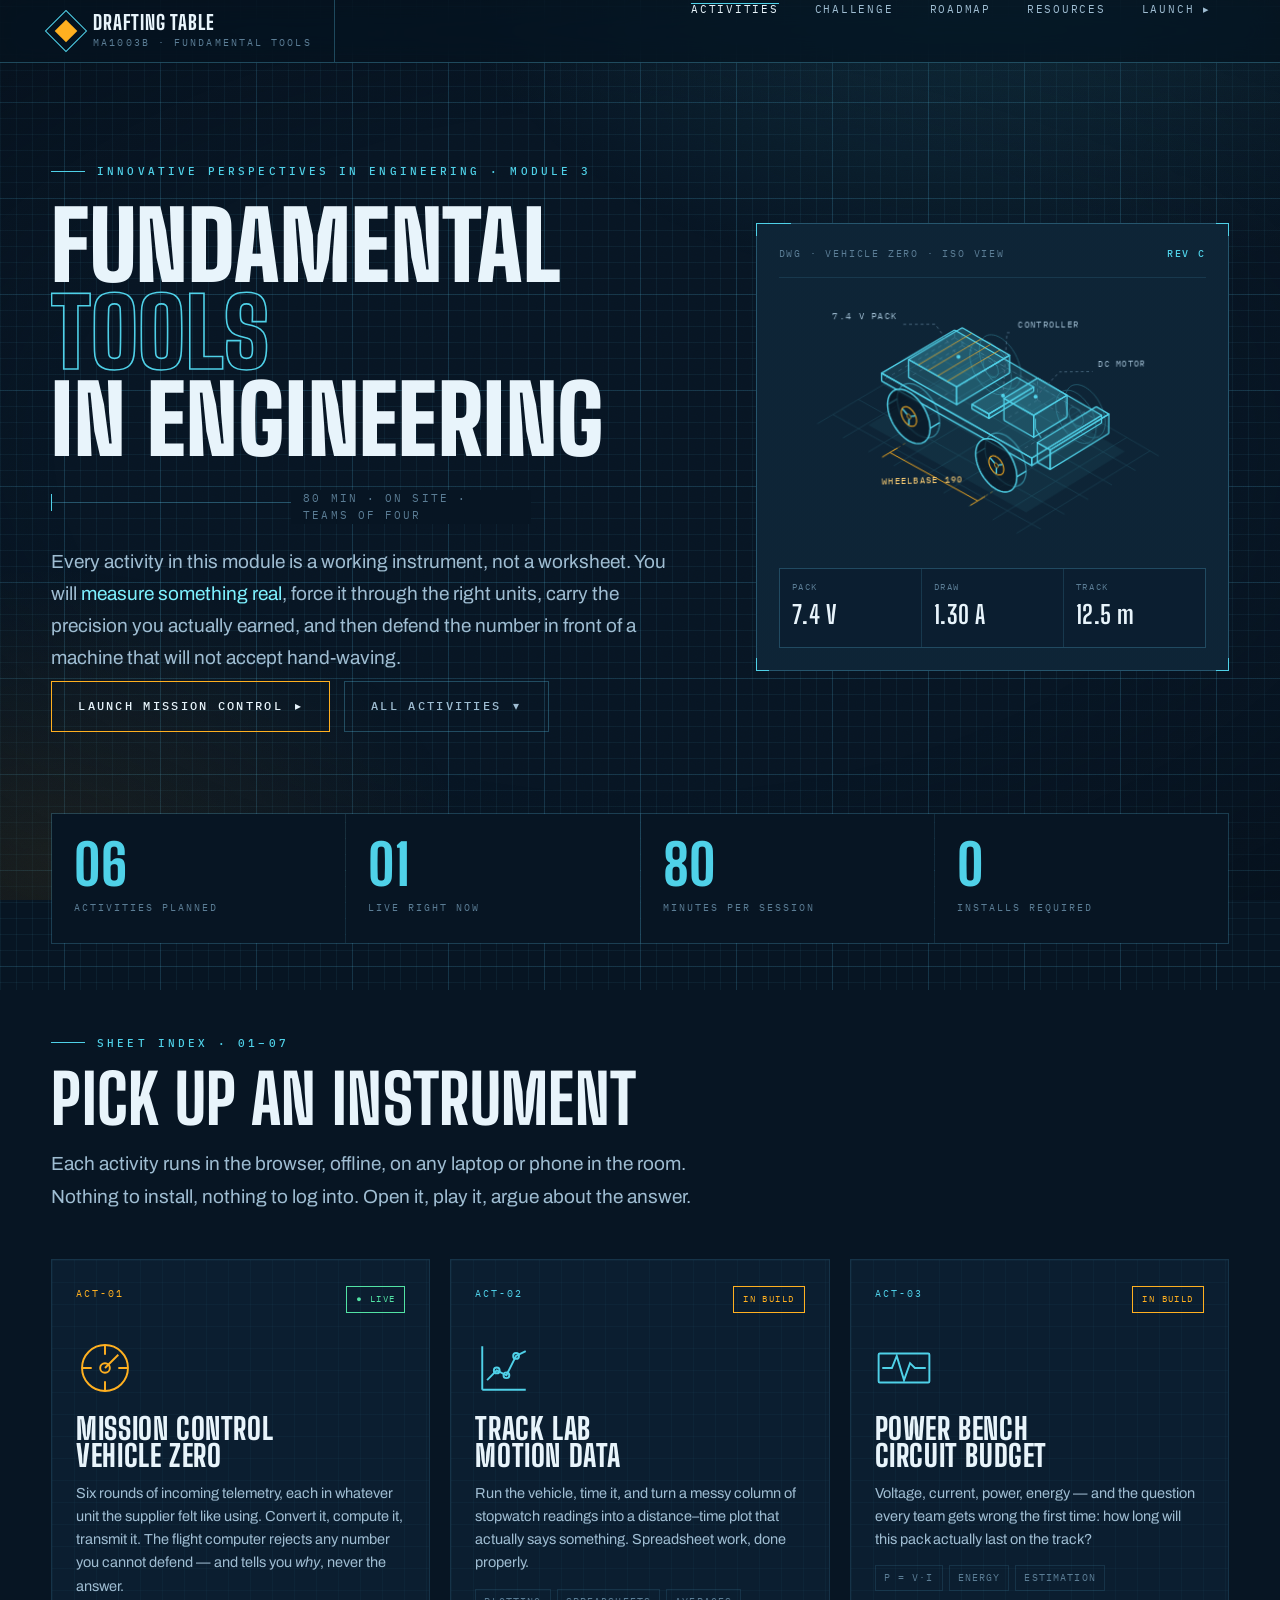
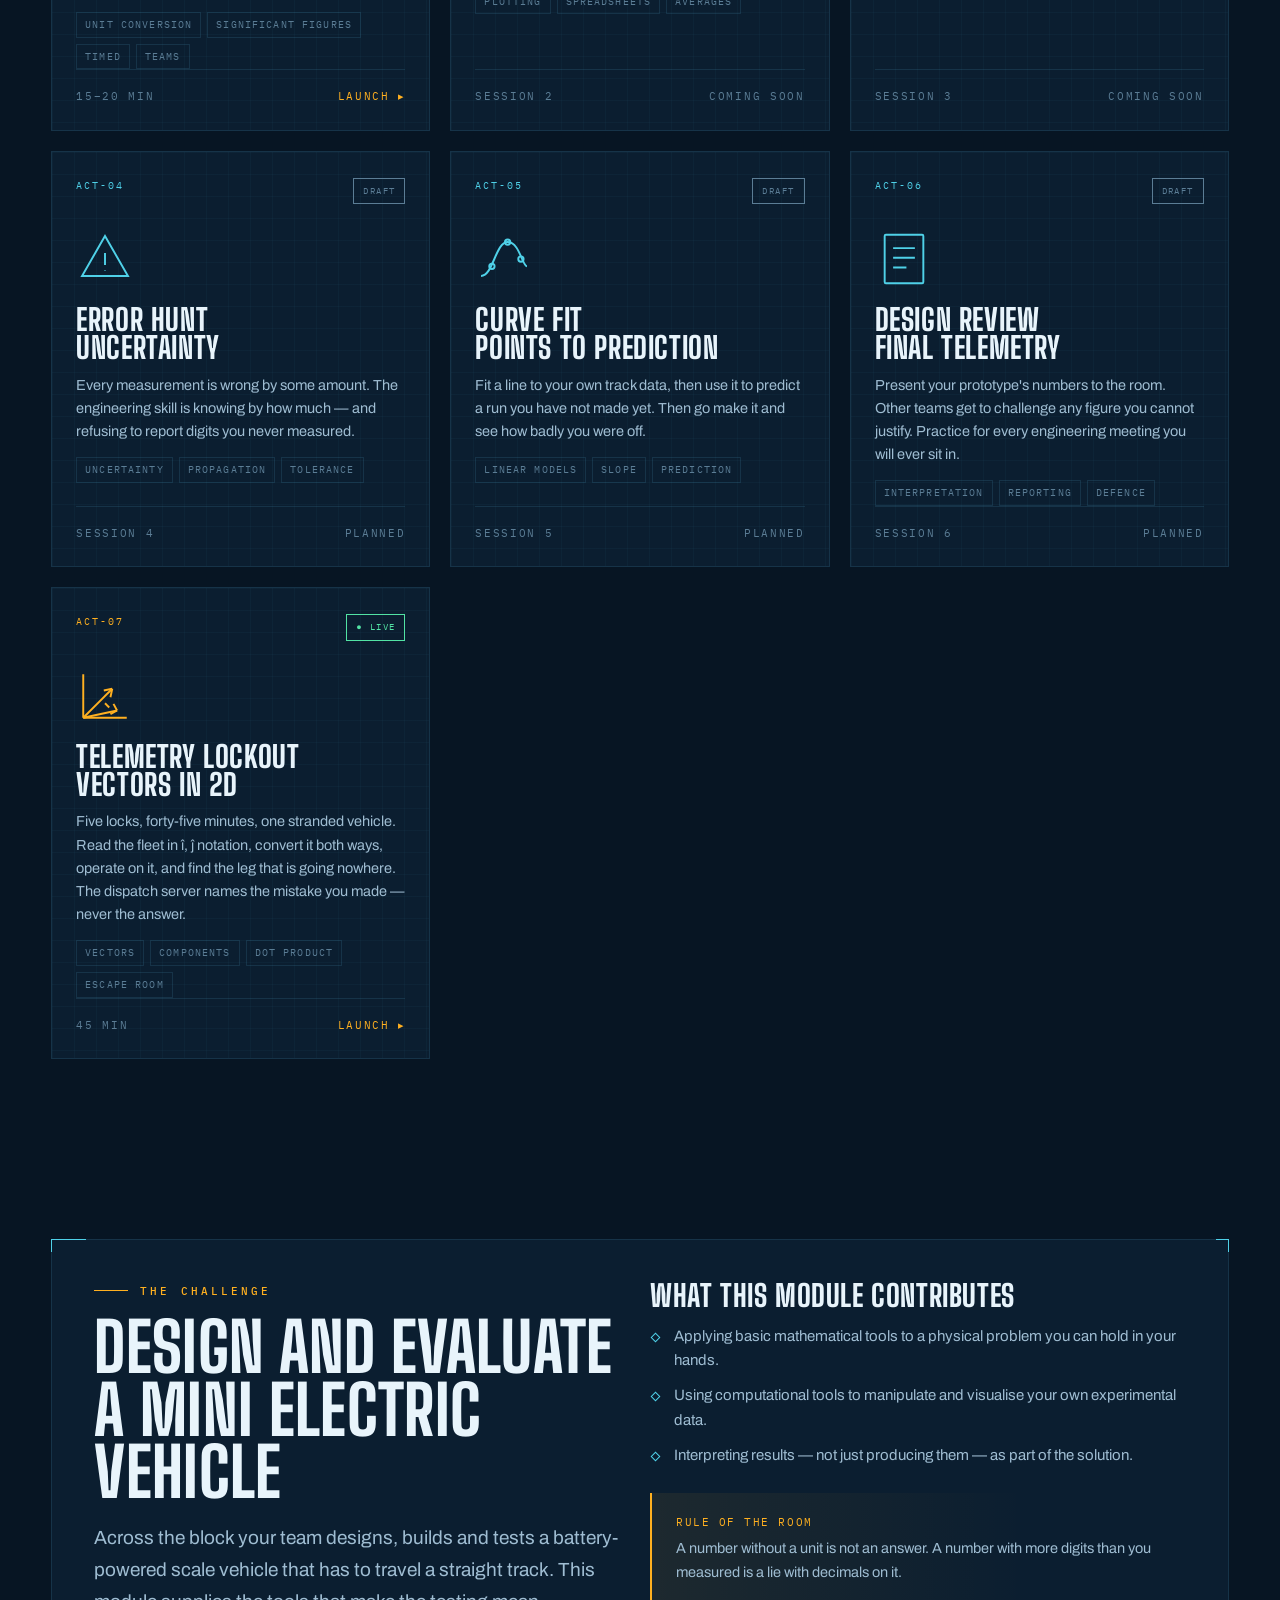
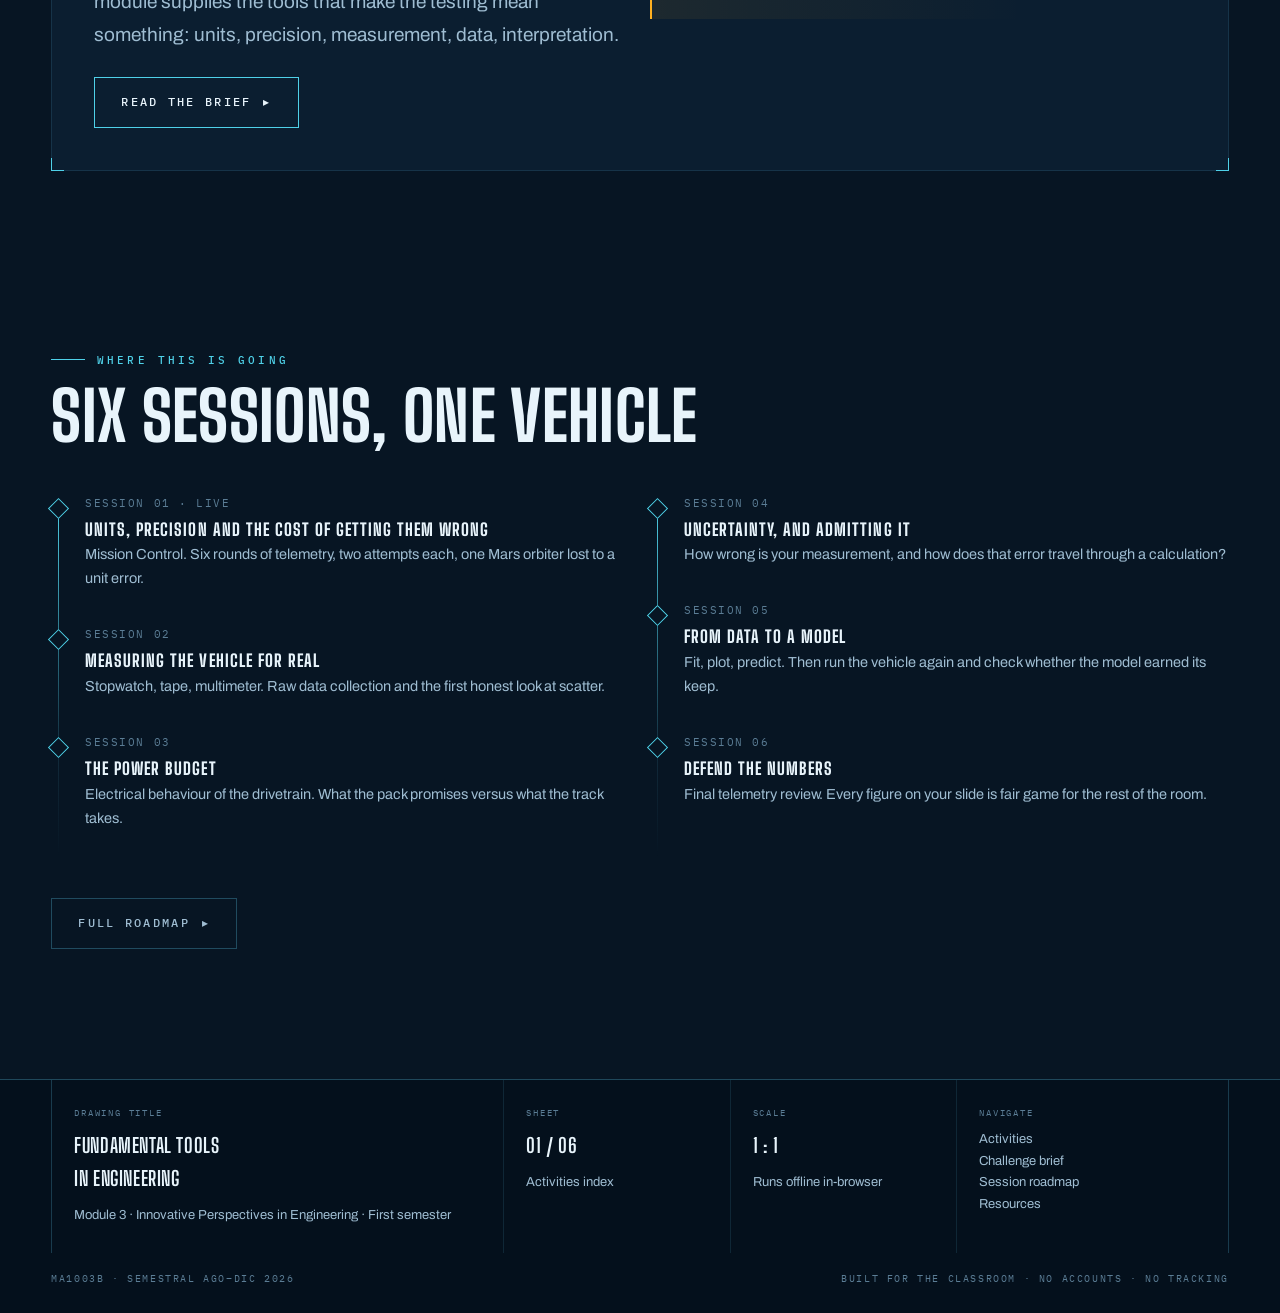
==== commit 3b6fa9d3: "Add ACT-07 Telemetry Lockout: vectors escape room" ====
--- a/index.html
+++ b/index.html
@@ -248,7 +248,7 @@
 <section class="sec" id="activities">
   <div class="shell">
     <div class="sec-head rv">
-      <div class="eyebrow">Sheet index · 01–06</div>
+      <div class="eyebrow">Sheet index · 01–07</div>
       <h2>Pick up an instrument</h2>
       <p class="lede">
         Each activity runs in the browser, offline, on any laptop or phone in the room.
@@ -380,6 +380,35 @@
         <div class="tags"><span>Interpretation</span><span>Reporting</span><span>Defence</span></div>
         <div class="card-foot"><span>Session 6</span><span>Planned</span></div>
       </div>
+
+      <!-- ACT-07 : LIVE -->
+      <a class="card amber rv" data-d="7" href="./activities/telemetry-lockout/index.html">
+        <div class="card-top">
+          <span class="card-id">ACT-07</span>
+          <span class="badge live">● Live</span>
+        </div>
+        <svg class="card-icon" viewBox="0 0 48 48" fill="none" stroke="currentColor" stroke-width="1.6">
+          <path d="M6 42V6M6 42h36"/>
+          <path d="M6 42L30 18"/>
+          <path d="M30 18l-1.5 7M30 18l-7 1.5"/>
+          <path d="M6 42L34 36"/>
+          <path d="M34 36l-5.5 3M34 36l-3-5.5"/>
+          <path d="M24 30l3.5 3.5"/>
+        </svg>
+        <h3>Telemetry Lockout<br>Vectors in 2D</h3>
+        <p>
+          Five locks, forty-five minutes, one stranded vehicle. Read the fleet in î, ĵ notation,
+          convert it both ways, operate on it, and find the leg that is going nowhere. The dispatch
+          server names the mistake you made — never the answer.
+        </p>
+        <div class="tags">
+          <span>Vectors</span><span>Components</span><span>Dot product</span><span>Escape room</span>
+        </div>
+        <div class="card-foot">
+          <span>45 min</span>
+          <span class="card-go">Launch <span aria-hidden="true">▸</span></span>
+        </div>
+      </a>
 
     </div>
   </div>
